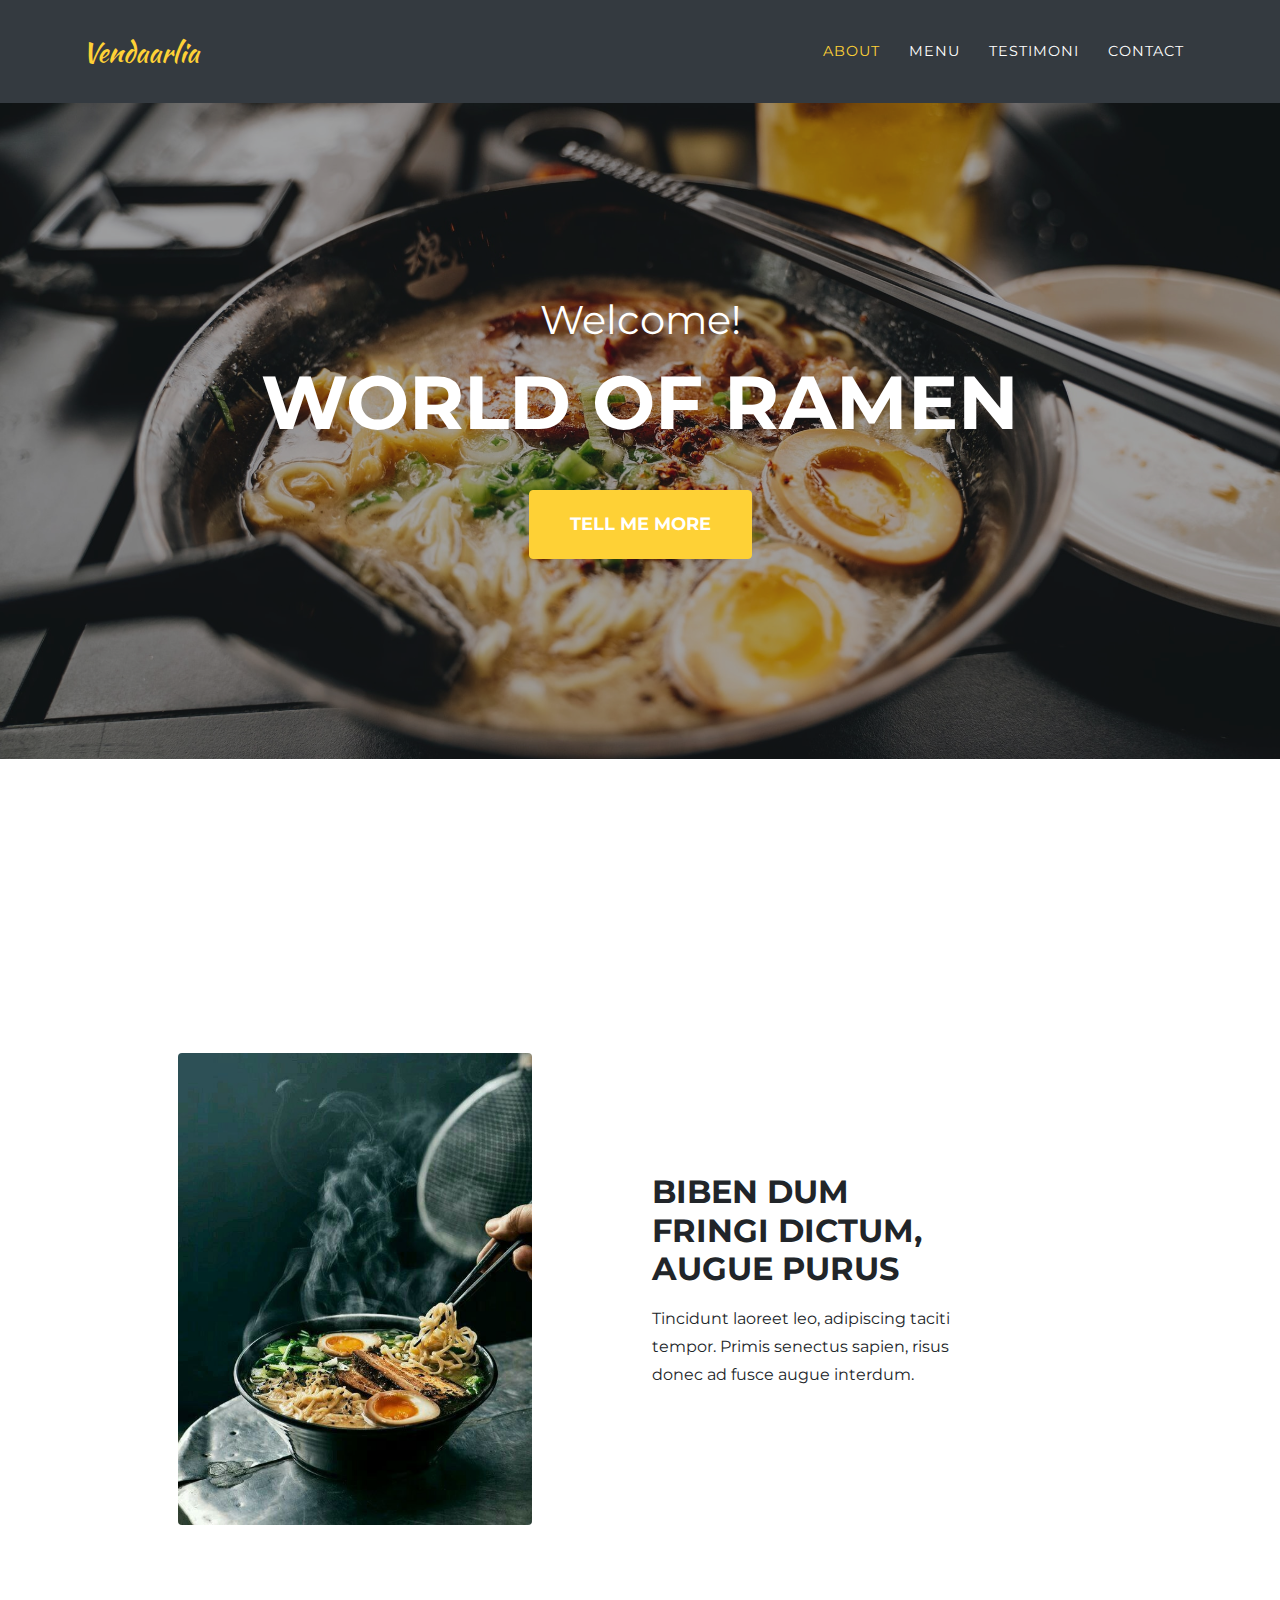
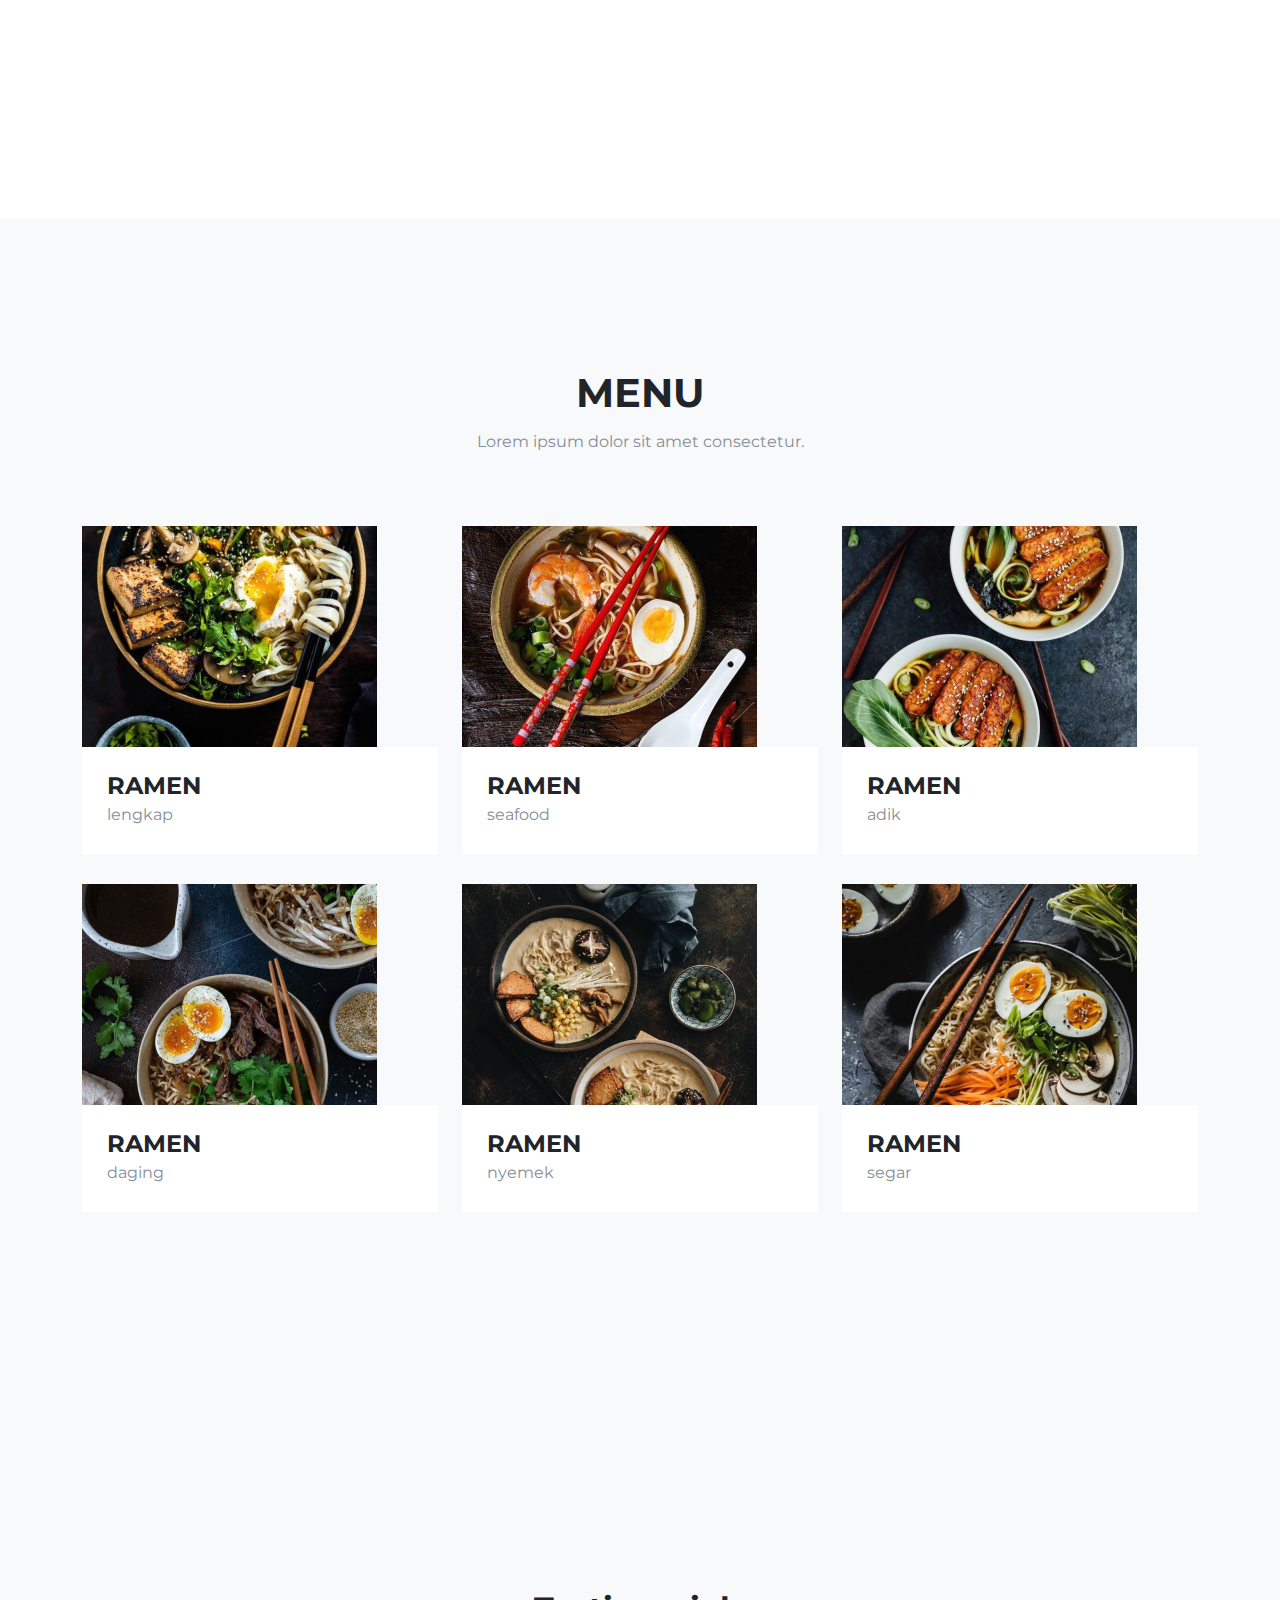
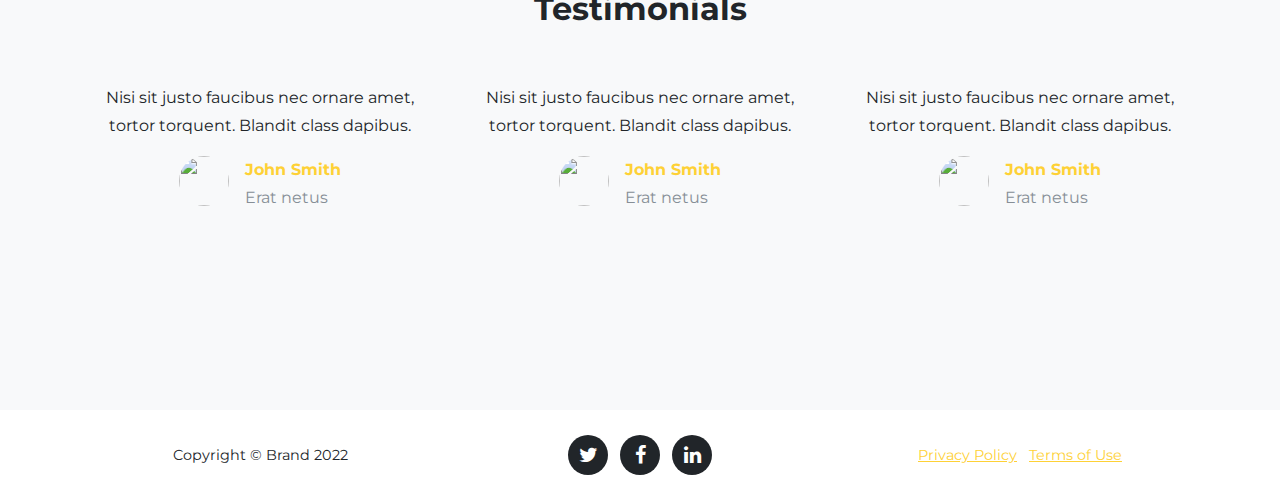
==== index.html @ c1e221f6 "MY FIRST" ====
<!DOCTYPE html>
<html>

<head>
    <meta charset="utf-8">
    <meta name="viewport" content="width=device-width, initial-scale=1.0, shrink-to-fit=no">
    <title>Home - Brand</title>
    <link rel="stylesheet" href="/assets/bootstrap/css/bootstrap.min.css">
    <link rel="stylesheet" href="/assets/css/Kaushan%20Script.css">
    <link rel="stylesheet" href="/assets/css/Montserrat.css">
    <link rel="stylesheet" href="https://cdnjs.cloudflare.com/ajax/libs/font-awesome/4.7.0/css/font-awesome.min.css">
    <link rel="stylesheet" href="/assets/css/Hero-Clean.css">
</head>

<body id="page-top" data-bs-spy="scroll" data-bs-target="#mainNav" data-bs-offset="54">
    <nav class="navbar navbar-dark navbar-expand-lg fixed-top bg-dark" id="mainNav">
        <div class="container"><a class="navbar-brand" href="#page-top">Vendaarlia</a><button data-bs-toggle="collapse" data-bs-target="#navbarResponsive" class="navbar-toggler navbar-toggler-right" type="button" aria-controls="navbarResponsive" aria-expanded="false" aria-label="Toggle navigation"><i class="fa fa-bars"></i></button>
            <div class="collapse navbar-collapse" id="navbarResponsive">
                <ul class="navbar-nav ms-auto text-uppercase">
                    <li class="nav-item"><a class="nav-link" href="#about">About</a></li>
                    <li class="nav-item"><a class="nav-link" href="#portfolio">MENU</a></li>
                    <li class="nav-item"><a class="nav-link" href="#team">Testimoni</a></li>
                    <li class="nav-item"><a class="nav-link" href="#contact">Contact</a></li>
                </ul>
            </div>
        </div>
    </nav>
    <header class="masthead" style="background: url(&quot;/assets/img/bland-mc-pic.png&quot;) center / cover no-repeat, url(&quot;/assets/img/diego-lozano-mE6kjov4rTg-unsplash.jpg&quot;) center / cover no-repeat;">
        <div class="container">
            <div class="intro-text">
                <div class="intro-lead-in"><span>Welcome!</span></div>
                <div class="intro-heading text-uppercase"><span>world of ramen</span></div><a class="btn btn-primary btn-xl text-uppercase" role="button" href="#about">Tell mE more</a>
            </div>
        </div>
    </header><!-- Start: #about -->
    <section id="about">
        <div class="container py-4 py-xl-5">
            <div class="row gy-4 gy-md-0">
                <div class="col-md-6">
                    <div class="p-xl-5 m-xl-5"><img class="rounded img-fluid w-100 fit-cover" style="min-height: 300px;" src="/assets/img/8.jpg.jpg"></div>
                </div>
                <div class="col-md-6 d-md-flex align-items-md-center">
                    <div style="max-width: 350px;">
                        <h2 class="text-uppercase fw-bold">Biben dum<br>fringi dictum, augue purus</h2>
                        <p class="my-3">Tincidunt laoreet leo, adipiscing taciti tempor. Primis senectus sapien, risus donec ad fusce augue interdum.</p>
                    </div>
                </div>
            </div>
        </div>
    </section><!-- End: #about -->
    <section class="bg-light" id="portfolio">
        <div class="container">
            <div class="row">
                <div class="col-lg-12 text-center">
                    <h2 class="text-uppercase section-heading">MENU</h2>
                    <h3 class="text-muted section-subheading">Lorem ipsum dolor sit amet consectetur.</h3>
                </div>
            </div>
            <div class="row">
                <div class="col-sm-6 col-md-4 portfolio-item"><a class="portfolio-link" href="#portfolioModal1" data-bs-toggle="modal">
                        <div class="portfolio-hover" style="max-width: 295.984px;">
                            <div class="portfolio-hover-content"><i class="fa fa-plus fa-3x"></i></div>
                        </div><img class="img-fluid" src="/assets/img/1.png">
                    </a>
                    <div class="portfolio-caption">
                        <h4 style="text-align: left;"><strong>RAMEN</strong><br></h4>
                        <p class="text-muted" style="text-align: left;">lengkap<br></p>
                    </div>
                </div>
                <div class="col-sm-6 col-md-4 portfolio-item"><a class="portfolio-link" href="#portfolioModal2" data-bs-toggle="modal">
                        <div class="portfolio-hover" style="max-width: 295.984px;">
                            <div class="portfolio-hover-content"><i class="fa fa-plus fa-3x"></i></div>
                        </div><img class="img-fluid" src="/assets/img/2.png">
                    </a>
                    <div class="portfolio-caption">
                        <h4 style="text-align: left;"><strong>RAMEN</strong><br></h4>
                        <p class="text-muted" style="text-align: left;">seafood</p>
                    </div>
                </div>
                <div class="col-sm-6 col-md-4 portfolio-item"><a class="portfolio-link" href="#portfolioModal3" data-bs-toggle="modal">
                        <div class="portfolio-hover" style="max-width: 295.984px;">
                            <div class="portfolio-hover-content"><i class="fa fa-plus fa-3x"></i></div>
                        </div><img class="img-fluid" src="/assets/img/3.png">
                    </a>
                    <div class="portfolio-caption">
                        <h4 style="text-align: left;">RAMEN</h4>
                        <p class="text-muted" style="text-align: left;">adik</p>
                    </div>
                </div>
                <div class="col-sm-6 col-md-4 portfolio-item"><a class="portfolio-link" href="#portfolioModal4" data-bs-toggle="modal">
                        <div class="portfolio-hover" style="max-width: 295.984px;">
                            <div class="portfolio-hover-content"><i class="fa fa-plus fa-3x"></i></div>
                        </div><img class="img-fluid" src="/assets/img/4.png">
                    </a>
                    <div class="portfolio-caption">
                        <h4 style="text-align: left;">RAMEN</h4>
                        <p class="text-muted" style="text-align: left;">daging</p>
                    </div>
                </div>
                <div class="col-sm-6 col-md-4 portfolio-item"><a class="portfolio-link" href="#portfolioModal5" data-bs-toggle="modal">
                        <div class="portfolio-hover" style="max-width: 295.984px;">
                            <div class="portfolio-hover-content"><i class="fa fa-plus fa-3x"></i></div>
                        </div><img class="img-fluid" src="/assets/img/5.png">
                    </a>
                    <div class="portfolio-caption">
                        <h4 style="text-align: left;">RAMEN</h4>
                        <p class="text-muted" style="text-align: left;">nyemek</p>
                    </div>
                </div>
                <div class="col-sm-6 col-md-4 portfolio-item"><a class="portfolio-link" href="#portfolioModal6" data-bs-toggle="modal">
                        <div class="portfolio-hover" style="max-width: 295.984px;">
                            <div class="portfolio-hover-content"><i class="fa fa-plus fa-3x"></i></div>
                        </div><img class="img-fluid" src="/assets/img/7.png">
                    </a>
                    <div class="portfolio-caption">
                        <h4 style="text-align: left;">RAMEN</h4>
                        <p class="text-muted" style="text-align: left;">segar</p>
                    </div>
                </div>
            </div>
        </div>
    </section>
    <section class="bg-light" id="team">
        <!-- Start: Testimonials Centered -->
        <div class="container py-4 py-xl-5">
            <div class="row mb-5">
                <div class="col-md-8 col-xl-6 text-center mx-auto">
                    <h2>Testimonials</h2>
                </div>
            </div>
            <div class="row gy-4 row-cols-1 row-cols-sm-2 row-cols-lg-3">
                <div class="col">
                    <div class="d-flex flex-column justify-content-center align-items-center">
                        <p class="text-center">Nisi sit justo faucibus nec ornare amet, tortor torquent. Blandit class dapibus.</p>
                        <div class="d-flex"><img class="rounded-circle flex-shrink-0 me-3 fit-cover" width="50" height="50" src="https://cdn.bootstrapstudio.io/placeholders/1400x800.png">
                            <div>
                                <p class="fw-bold text-primary mb-0">John Smith</p>
                                <p class="text-muted mb-0">Erat netus</p>
                            </div>
                        </div>
                        <div class="card border-0 shadow-none">
                            <div class="card-body d-flex align-items-center p-0"></div>
                        </div>
                    </div>
                </div>
                <div class="col">
                    <div class="d-flex flex-column justify-content-center align-items-center">
                        <p class="text-center">Nisi sit justo faucibus nec ornare amet, tortor torquent. Blandit class dapibus.</p>
                        <div class="d-flex"><img class="rounded-circle flex-shrink-0 me-3 fit-cover" width="50" height="50" src="https://cdn.bootstrapstudio.io/placeholders/1400x800.png">
                            <div>
                                <p class="fw-bold text-primary mb-0">John Smith</p>
                                <p class="text-muted mb-0">Erat netus</p>
                            </div>
                        </div>
                        <div class="card border-0 shadow-none">
                            <div class="card-body d-flex align-items-center p-0"></div>
                        </div>
                    </div>
                </div>
                <div class="col">
                    <div class="d-flex flex-column justify-content-center align-items-center">
                        <p class="text-center">Nisi sit justo faucibus nec ornare amet, tortor torquent. Blandit class dapibus.</p>
                        <div class="d-flex"><img class="rounded-circle flex-shrink-0 me-3 fit-cover" width="50" height="50" src="https://cdn.bootstrapstudio.io/placeholders/1400x800.png">
                            <div>
                                <p class="fw-bold text-primary mb-0">John Smith</p>
                                <p class="text-muted mb-0">Erat netus</p>
                            </div>
                        </div>
                        <div class="card border-0 shadow-none">
                            <div class="card-body d-flex align-items-center p-0"></div>
                        </div>
                    </div>
                </div>
            </div>
        </div><!-- End: Testimonials Centered -->
    </section>
    <footer>
        <div class="container">
            <div class="row">
                <div class="col-md-4"><span class="copyright">Copyright&nbsp;© Brand 2022</span></div>
                <div class="col-md-4">
                    <ul class="list-inline social-buttons">
                        <li class="list-inline-item"><a href="#"><i class="fa fa-twitter"></i></a></li>
                        <li class="list-inline-item"><a href="#"><i class="fa fa-facebook"></i></a></li>
                        <li class="list-inline-item"><a href="#"><i class="fa fa-linkedin"></i></a></li>
                    </ul>
                </div>
                <div class="col-md-4">
                    <ul class="list-inline quicklinks">
                        <li class="list-inline-item"><a href="#">Privacy Policy</a></li>
                        <li class="list-inline-item"><a href="#">Terms of Use</a></li>
                    </ul>
                </div>
            </div>
        </div>
    </footer>
    <div class="modal fade text-center portfolio-modal" role="dialog" tabindex="-1" id="portfolioModal1">
        <div class="modal-dialog modal-lg" role="document">
            <div class="modal-content">
                <div class="container">
                    <div class="row">
                        <div class="col-lg-8 mx-auto">
                            <div class="modal-body">
                                <h2 class="text-uppercase">rament lenkap</h2><img class="img-fluid d-block mx-auto" src="/assets/img/1.jpg.jpg">
                                <p>Rament dengan toping lengkap kuah tulang ayam atau tulang ikan *anda RAJAnya anda yang tentukan*&nbsp; yang kental jamur dengan potongan tempura pangan dan telur yang otomatis membuat ramen ini sepesial.</p><button class="btn btn-primary" type="button" data-bs-dismiss="modal"><i class="fa fa-times"></i><span>&nbsp;Close</span></button>
                            </div>
                        </div>
                    </div>
                </div>
            </div>
        </div>
    </div>
    <div class="modal fade text-center portfolio-modal" role="dialog" tabindex="-1" id="portfolioModal2">
        <div class="modal-dialog modal-lg" role="document">
            <div class="modal-content">
                <div class="container">
                    <div class="row">
                        <div class="col-lg-8 mx-auto">
                            <div class="modal-body">
                                <h2 class="text-uppercase">rament seafood</h2><img class="img-fluid d-block mx-auto" src="/assets/img/2.jpg.jpg">
                                <p>Rament dengan kuah amis yang tercinta racikan lautan se isinya yang kaya manisnya udang, kenyalnya cumi, gurihnya kuah, dan pedasnya rempah di tambah faktor sepesial dari semua menu spesial telur yang mempesona.</p><button class="btn btn-primary" type="button" data-bs-dismiss="modal"><i class="fa fa-times"></i><span>&nbsp;Close</span></button>
                            </div>
                        </div>
                    </div>
                </div>
            </div>
        </div>
    </div>
    <div class="modal fade text-center portfolio-modal" role="dialog" tabindex="-1" id="portfolioModal3">
        <div class="modal-dialog modal-lg" role="document">
            <div class="modal-content">
                <div class="container">
                    <div class="row">
                        <div class="col-lg-8 mx-auto">
                            <div class="modal-body">
                                <h2 class="text-uppercase">rament adik</h2><img class="img-fluid d-block mx-auto" src="/assets/img/3.jpg.jpg">
                                <p>Kisah bahwa jepang adalah sodara tua membuat sang adik tak boleh kala untuk bersinar rament dengan karifan "lokal"&nbsp; menjadi andalan nya, kuah yang asia tengara banget dengan tempe pangan yang manis penuh dengan sayuran tropis.</p><button class="btn btn-primary" type="button" data-bs-dismiss="modal"><i class="fa fa-times"></i><span>&nbsp;Close</span></button>
                            </div>
                        </div>
                    </div>
                </div>
            </div>
        </div>
    </div>
    <div class="modal fade text-center portfolio-modal" role="dialog" tabindex="-1" id="portfolioModal4">
        <div class="modal-dialog modal-lg" role="document">
            <div class="modal-content">
                <div class="container">
                    <div class="row">
                        <div class="col-lg-8 mx-auto">
                            <div class="modal-body">
                                <h2 class="text-uppercase">RAMEN DAGING</h2><img class="img-fluid d-block mx-auto" src="/assets/img/4.jpg.jpg">
                                <p>Daging BANGEEETS tapi ngak akan bikin enek padahal kuanya NDAGING banet semua karena balenc sayuran yang frees, kriuknya toge, segarnyadaun baawang dan seledri dan sepesialnya telur lada hitam.</p><button class="btn btn-primary" type="button" data-bs-dismiss="modal"><i class="fa fa-times"></i><span>&nbsp;Close</span></button>
                            </div>
                        </div>
                    </div>
                </div>
            </div>
        </div>
    </div>
    <div class="modal fade text-center portfolio-modal" role="dialog" tabindex="-1" id="portfolioModal5">
        <div class="modal-dialog modal-lg" role="document">
            <div class="modal-content">
                <div class="container">
                    <div class="row">
                        <div class="col-lg-8 mx-auto">
                            <div class="modal-body">
                                <h2 class="text-uppercase">ramen nyemek</h2><img class="img-fluid d-block mx-auto" src="/assets/img/5.jpg.jpg">
                                <p>Mau yang lebih berat kita ada rament kari yang kental dengan sayur jamur dengan jagung manis ditambah daging pangan dan rebus yang penuh dengan bumbu.</p><button class="btn btn-primary" type="button" data-bs-dismiss="modal"><i class="fa fa-times"></i><span>&nbsp;Close</span></button>
                            </div>
                        </div>
                    </div>
                </div>
            </div>
        </div>
    </div>
    <div class="modal fade text-center portfolio-modal" role="dialog" tabindex="-1" id="portfolioModal6">
        <div class="modal-dialog modal-lg" role="document">
            <div class="modal-content">
                <div class="container">
                    <div class="row">
                        <div class="col-lg-8 mx-auto">
                            <div class="modal-body">
                                <h2 class="text-uppercase">ramen segar</h2><img class="img-fluid d-block mx-auto" src="/assets/img/7.jpg.jpg">
                                <p>Ramen segar dengan kuah yang ringan dan sayuran yang segar menambah keringanan ramen ini tnpa kerumitan rasa dan beban textur membuat nya semakin nikmat.</p><button class="btn btn-primary" type="button" data-bs-dismiss="modal"><i class="fa fa-times"></i><span>&nbsp;Close</span></button>
                            </div>
                        </div>
                    </div>
                </div>
            </div>
        </div>
    </div>
    <script src="https://cdn.jsdelivr.net/npm/bootstrap@5.1.3/dist/js/bootstrap.bundle.min.js"></script>
    <script src="/assets/js/agency.js"></script>
</body>

</html>
---- assets/css/Montserrat.css ----
@font-face {
	font-family: 'Montserrat';
	src: url(/assets/fonts//s/montserrat/v24/JTUSjIg1_i6t8kCHKm459WRhyzbi.woff2) format('woff2');
	font-weight: 400;
	font-style: normal;
	font-display: swap;
	unicode-range: U+0460-052F, U+1C80-1C88, U+20B4, U+2DE0-2DFF, U+A640-A69F, U+FE2E-FE2F;
}

@font-face {
	font-family: 'Montserrat';
	src: url(/assets/fonts//s/montserrat/v24/JTUSjIg1_i6t8kCHKm459W1hyzbi.woff2) format('woff2');
	font-weight: 400;
	font-style: normal;
	font-display: swap;
	unicode-range: U+0301, U+0400-045F, U+0490-0491, U+04B0-04B1, U+2116;
}

@font-face {
	font-family: 'Montserrat';
	src: url(/assets/fonts//s/montserrat/v24/JTUSjIg1_i6t8kCHKm459WZhyzbi.woff2) format('woff2');
	font-weight: 400;
	font-style: normal;
	font-display: swap;
	unicode-range: U+0102-0103, U+0110-0111, U+0128-0129, U+0168-0169, U+01A0-01A1, U+01AF-01B0, U+1EA0-1EF9, U+20AB;
}

@font-face {
	font-family: 'Montserrat';
	src: url(/assets/fonts//s/montserrat/v24/JTUSjIg1_i6t8kCHKm459Wdhyzbi.woff2) format('woff2');
	font-weight: 400;
	font-style: normal;
	font-display: swap;
	unicode-range: U+0100-024F, U+0259, U+1E00-1EFF, U+2020, U+20A0-20AB, U+20AD-20CF, U+2113, U+2C60-2C7F, U+A720-A7FF;
}

@font-face {
	font-family: 'Montserrat';
	src: url(/assets/fonts//s/montserrat/v24/JTUSjIg1_i6t8kCHKm459Wlhyw.woff2) format('woff2');
	font-weight: 400;
	font-style: normal;
	font-display: swap;
	unicode-range: U+0000-00FF, U+0131, U+0152-0153, U+02BB-02BC, U+02C6, U+02DA, U+02DC, U+2000-206F, U+2074, U+20AC, U+2122, U+2191, U+2193, U+2212, U+2215, U+FEFF, U+FFFD;
}

@font-face {
	font-family: 'Montserrat';
	src: url(/assets/fonts//s/montserrat/v24/JTUSjIg1_i6t8kCHKm459WRhyzbi.woff2) format('woff2');
	font-weight: 700;
	font-style: normal;
	font-display: swap;
	unicode-range: U+0460-052F, U+1C80-1C88, U+20B4, U+2DE0-2DFF, U+A640-A69F, U+FE2E-FE2F;
}

@font-face {
	font-family: 'Montserrat';
	src: url(/assets/fonts//s/montserrat/v24/JTUSjIg1_i6t8kCHKm459W1hyzbi.woff2) format('woff2');
	font-weight: 700;
	font-style: normal;
	font-display: swap;
	unicode-range: U+0301, U+0400-045F, U+0490-0491, U+04B0-04B1, U+2116;
}

@font-face {
	font-family: 'Montserrat';
	src: url(/assets/fonts//s/montserrat/v24/JTUSjIg1_i6t8kCHKm459WZhyzbi.woff2) format('woff2');
	font-weight: 700;
	font-style: normal;
	font-display: swap;
	unicode-range: U+0102-0103, U+0110-0111, U+0128-0129, U+0168-0169, U+01A0-01A1, U+01AF-01B0, U+1EA0-1EF9, U+20AB;
}

@font-face {
	font-family: 'Montserrat';
	src: url(/assets/fonts//s/montserrat/v24/JTUSjIg1_i6t8kCHKm459Wdhyzbi.woff2) format('woff2');
	font-weight: 700;
	font-style: normal;
	font-display: swap;
	unicode-range: U+0100-024F, U+0259, U+1E00-1EFF, U+2020, U+20A0-20AB, U+20AD-20CF, U+2113, U+2C60-2C7F, U+A720-A7FF;
}

@font-face {
	font-family: 'Montserrat';
	src: url(/assets/fonts//s/montserrat/v24/JTUSjIg1_i6t8kCHKm459Wlhyw.woff2) format('woff2');
	font-weight: 700;
	font-style: normal;
	font-display: swap;
	unicode-range: U+0000-00FF, U+0131, U+0152-0153, U+02BB-02BC, U+02C6, U+02DA, U+02DC, U+2000-206F, U+2074, U+20AC, U+2122, U+2191, U+2193, U+2212, U+2215, U+FEFF, U+FFFD;
}
---- assets/css/Hero-Clean.css ----
.fit-cover {
  object-fit: cover;
}

section {
}
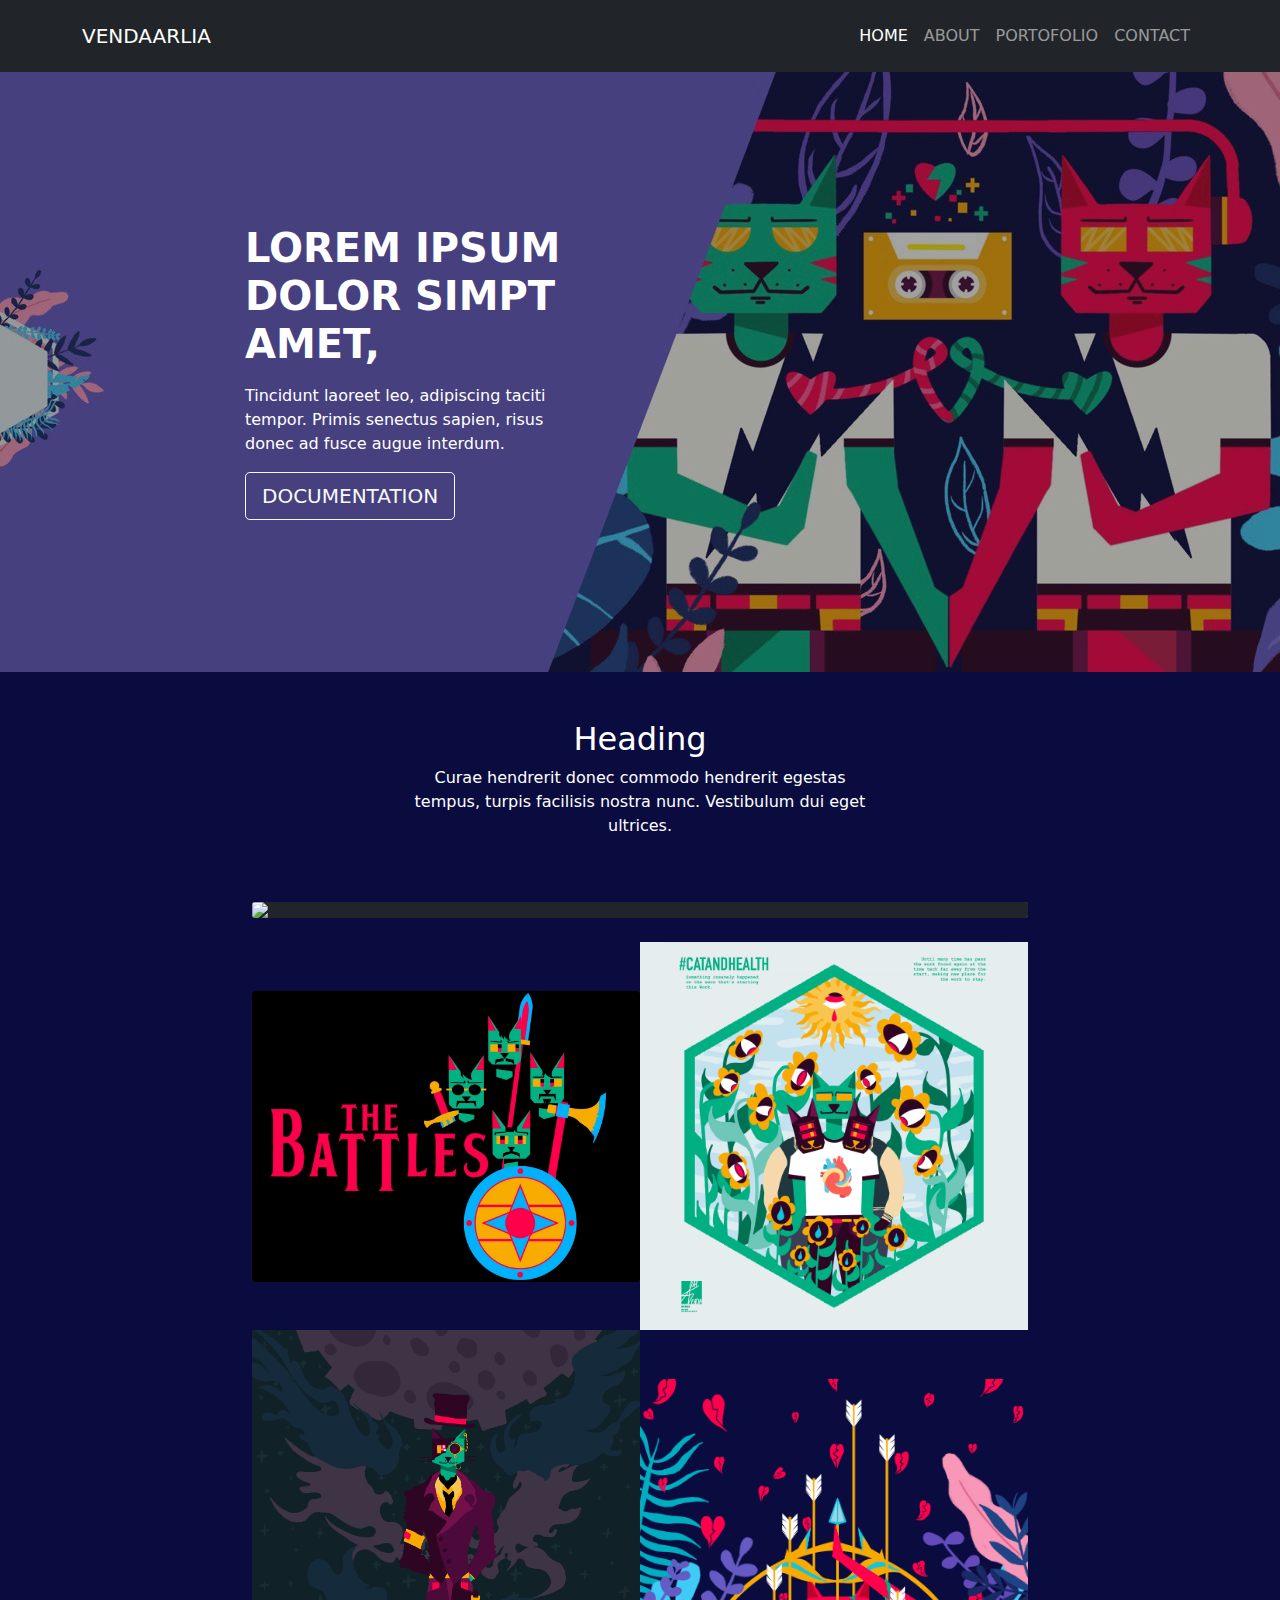
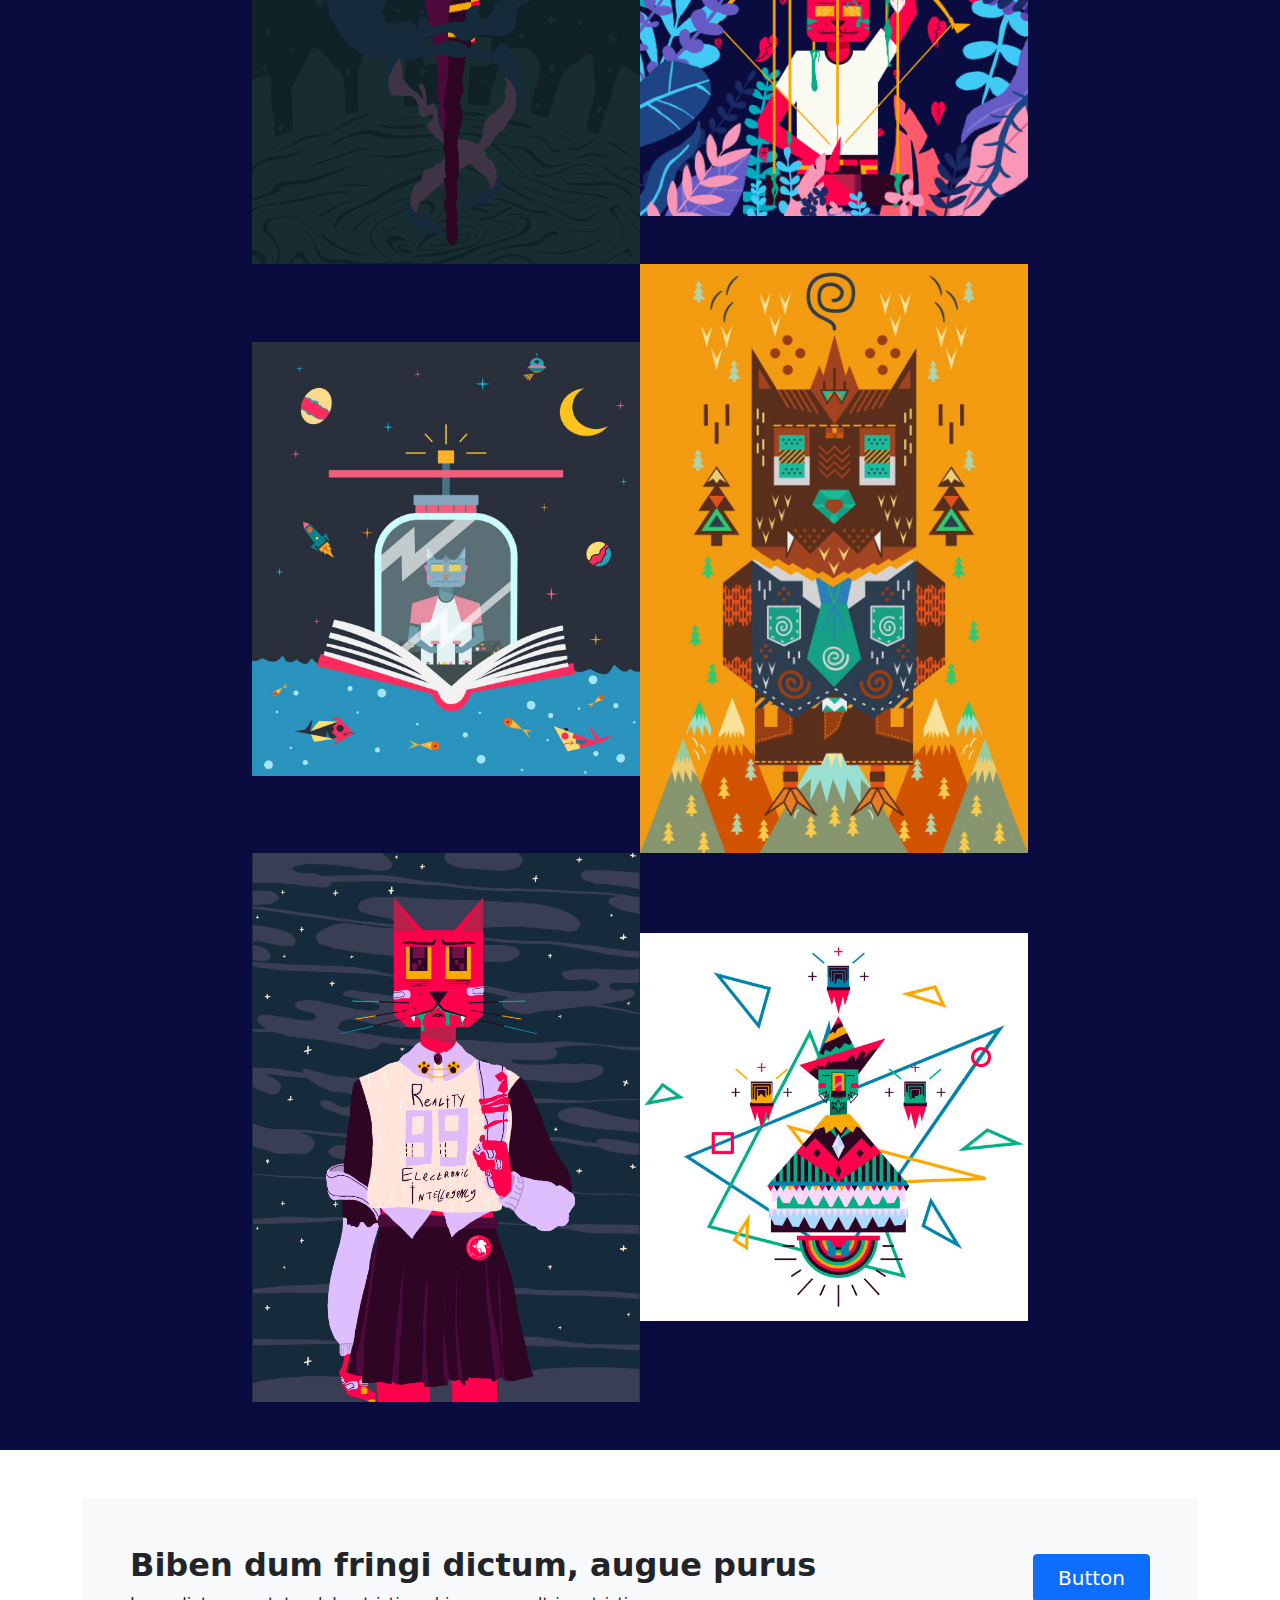
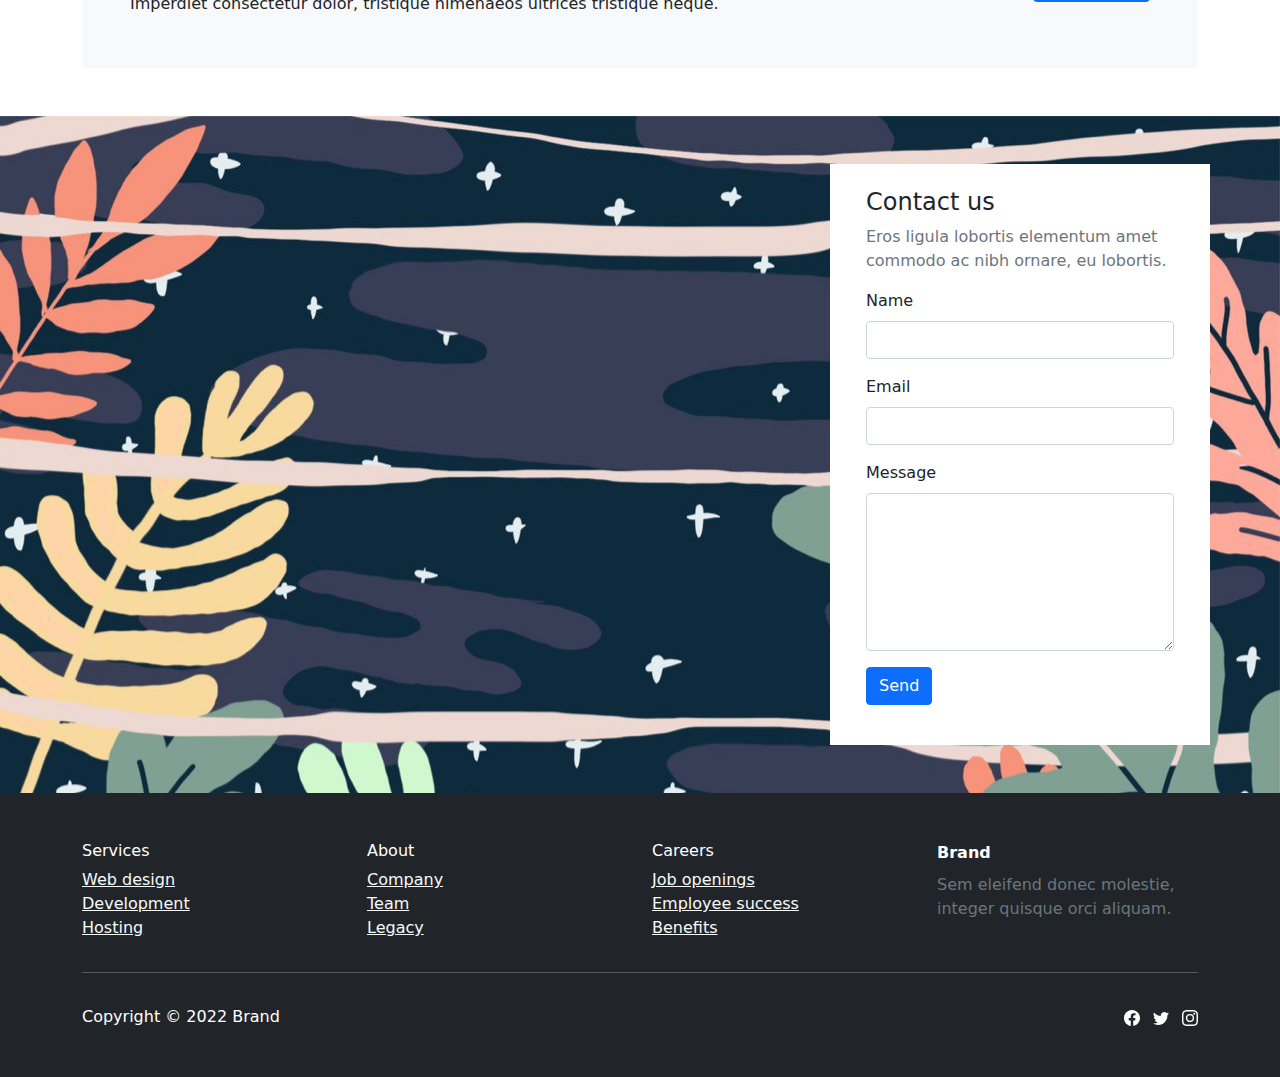
==== commit 01a12618: "update design" ====
--- a/index.html
+++ b/index.html
@@ -1,297 +1,164 @@
 <!DOCTYPE html>
-<html>
+<html lang="en">
 
 <head>
     <meta charset="utf-8">
     <meta name="viewport" content="width=device-width, initial-scale=1.0, shrink-to-fit=no">
-    <title>Home - Brand</title>
-    <link rel="stylesheet" href="/assets/bootstrap/css/bootstrap.min.css">
-    <link rel="stylesheet" href="/assets/css/Kaushan%20Script.css">
-    <link rel="stylesheet" href="/assets/css/Montserrat.css">
-    <link rel="stylesheet" href="https://cdnjs.cloudflare.com/ajax/libs/font-awesome/4.7.0/css/font-awesome.min.css">
-    <link rel="stylesheet" href="/assets/css/Hero-Clean.css">
+    <title>VENDAARLIA</title>
+    <link rel="stylesheet" href="assets/bootstrap/css/bootstrap.min.css">
+    <link rel="stylesheet" href="https://cdnjs.cloudflare.com/ajax/libs/aos/2.3.4/aos.css">
+    <link rel="stylesheet" href="assets/css/Navbar-Right-Links-Dark.css">
+    <link rel="stylesheet" href="assets/css/styles.css">
 </head>
 
-<body id="page-top" data-bs-spy="scroll" data-bs-target="#mainNav" data-bs-offset="54">
-    <nav class="navbar navbar-dark navbar-expand-lg fixed-top bg-dark" id="mainNav">
-        <div class="container"><a class="navbar-brand" href="#page-top">Vendaarlia</a><button data-bs-toggle="collapse" data-bs-target="#navbarResponsive" class="navbar-toggler navbar-toggler-right" type="button" aria-controls="navbarResponsive" aria-expanded="false" aria-label="Toggle navigation"><i class="fa fa-bars"></i></button>
-            <div class="collapse navbar-collapse" id="navbarResponsive">
-                <ul class="navbar-nav ms-auto text-uppercase">
-                    <li class="nav-item"><a class="nav-link" href="#about">About</a></li>
-                    <li class="nav-item"><a class="nav-link" href="#portfolio">MENU</a></li>
-                    <li class="nav-item"><a class="nav-link" href="#team">Testimoni</a></li>
-                    <li class="nav-item"><a class="nav-link" href="#contact">Contact</a></li>
-                </ul>
-            </div>
-        </div>
-    </nav>
-    <header class="masthead" style="background: url(&quot;/assets/img/bland-mc-pic.png&quot;) center / cover no-repeat, url(&quot;/assets/img/diego-lozano-mE6kjov4rTg-unsplash.jpg&quot;) center / cover no-repeat;">
-        <div class="container">
-            <div class="intro-text">
-                <div class="intro-lead-in"><span>Welcome!</span></div>
-                <div class="intro-heading text-uppercase"><span>world of ramen</span></div><a class="btn btn-primary btn-xl text-uppercase" role="button" href="#about">Tell mE more</a>
-            </div>
-        </div>
-    </header><!-- Start: #about -->
-    <section id="about">
-        <div class="container py-4 py-xl-5">
-            <div class="row gy-4 gy-md-0">
-                <div class="col-md-6">
-                    <div class="p-xl-5 m-xl-5"><img class="rounded img-fluid w-100 fit-cover" style="min-height: 300px;" src="/assets/img/8.jpg.jpg"></div>
-                </div>
-                <div class="col-md-6 d-md-flex align-items-md-center">
-                    <div style="max-width: 350px;">
-                        <h2 class="text-uppercase fw-bold">Biben dum<br>fringi dictum, augue purus</h2>
-                        <p class="my-3">Tincidunt laoreet leo, adipiscing taciti tempor. Primis senectus sapien, risus donec ad fusce augue interdum.</p>
-                    </div>
+<body>
+    <!-- Start: NAV -->
+    <section>
+        <!-- Start: Navbar Right Links (Dark) -->
+        <nav class="navbar navbar-dark navbar-expand-md bg-dark py-3">
+            <div class="container"><a class="navbar-brand d-flex align-items-center" href="#"><span>VENDAARLIA</span></a><button data-bs-toggle="collapse" class="navbar-toggler" data-bs-target="#navcol-5"><span class="visually-hidden">Toggle navigation</span><span class="navbar-toggler-icon"></span></button>
+                <div class="collapse navbar-collapse" id="navcol-5">
+                    <ul class="navbar-nav ms-auto">
+                        <li class="nav-item"><a class="nav-link active" href="#">HOME</a></li>
+                        <li class="nav-item"><a class="nav-link" href="#">ABOUT</a></li>
+                        <li class="nav-item"><a class="nav-link" href="#">PORTOFOLIO</a></li>
+                        <li class="nav-item"><a class="nav-link" href="#">CONTACT</a></li>
+                    </ul>
                 </div>
             </div>
-        </div>
-    </section><!-- End: #about -->
-    <section class="bg-light" id="portfolio">
-        <div class="container">
-            <div class="row">
-                <div class="col-lg-12 text-center">
-                    <h2 class="text-uppercase section-heading">MENU</h2>
-                    <h3 class="text-muted section-subheading">Lorem ipsum dolor sit amet consectetur.</h3>
-                </div>
-            </div>
-            <div class="row">
-                <div class="col-sm-6 col-md-4 portfolio-item"><a class="portfolio-link" href="#portfolioModal1" data-bs-toggle="modal">
-                        <div class="portfolio-hover" style="max-width: 295.984px;">
-                            <div class="portfolio-hover-content"><i class="fa fa-plus fa-3x"></i></div>
-                        </div><img class="img-fluid" src="/assets/img/1.png">
-                    </a>
-                    <div class="portfolio-caption">
-                        <h4 style="text-align: left;"><strong>RAMEN</strong><br></h4>
-                        <p class="text-muted" style="text-align: left;">lengkap<br></p>
-                    </div>
-                </div>
-                <div class="col-sm-6 col-md-4 portfolio-item"><a class="portfolio-link" href="#portfolioModal2" data-bs-toggle="modal">
-                        <div class="portfolio-hover" style="max-width: 295.984px;">
-                            <div class="portfolio-hover-content"><i class="fa fa-plus fa-3x"></i></div>
-                        </div><img class="img-fluid" src="/assets/img/2.png">
-                    </a>
-                    <div class="portfolio-caption">
-                        <h4 style="text-align: left;"><strong>RAMEN</strong><br></h4>
-                        <p class="text-muted" style="text-align: left;">seafood</p>
-                    </div>
-                </div>
-                <div class="col-sm-6 col-md-4 portfolio-item"><a class="portfolio-link" href="#portfolioModal3" data-bs-toggle="modal">
-                        <div class="portfolio-hover" style="max-width: 295.984px;">
-                            <div class="portfolio-hover-content"><i class="fa fa-plus fa-3x"></i></div>
-                        </div><img class="img-fluid" src="/assets/img/3.png">
-                    </a>
-                    <div class="portfolio-caption">
-                        <h4 style="text-align: left;">RAMEN</h4>
-                        <p class="text-muted" style="text-align: left;">adik</p>
-                    </div>
-                </div>
-                <div class="col-sm-6 col-md-4 portfolio-item"><a class="portfolio-link" href="#portfolioModal4" data-bs-toggle="modal">
-                        <div class="portfolio-hover" style="max-width: 295.984px;">
-                            <div class="portfolio-hover-content"><i class="fa fa-plus fa-3x"></i></div>
-                        </div><img class="img-fluid" src="/assets/img/4.png">
-                    </a>
-                    <div class="portfolio-caption">
-                        <h4 style="text-align: left;">RAMEN</h4>
-                        <p class="text-muted" style="text-align: left;">daging</p>
-                    </div>
-                </div>
-                <div class="col-sm-6 col-md-4 portfolio-item"><a class="portfolio-link" href="#portfolioModal5" data-bs-toggle="modal">
-                        <div class="portfolio-hover" style="max-width: 295.984px;">
-                            <div class="portfolio-hover-content"><i class="fa fa-plus fa-3x"></i></div>
-                        </div><img class="img-fluid" src="/assets/img/5.png">
-                    </a>
-                    <div class="portfolio-caption">
-                        <h4 style="text-align: left;">RAMEN</h4>
-                        <p class="text-muted" style="text-align: left;">nyemek</p>
-                    </div>
-                </div>
-                <div class="col-sm-6 col-md-4 portfolio-item"><a class="portfolio-link" href="#portfolioModal6" data-bs-toggle="modal">
-                        <div class="portfolio-hover" style="max-width: 295.984px;">
-                            <div class="portfolio-hover-content"><i class="fa fa-plus fa-3x"></i></div>
-                        </div><img class="img-fluid" src="/assets/img/7.png">
-                    </a>
-                    <div class="portfolio-caption">
-                        <h4 style="text-align: left;">RAMEN</h4>
-                        <p class="text-muted" style="text-align: left;">segar</p>
-                    </div>
-                </div>
-            </div>
-        </div>
-    </section>
-    <section class="bg-light" id="team">
-        <!-- Start: Testimonials Centered -->
-        <div class="container py-4 py-xl-5">
-            <div class="row mb-5">
-                <div class="col-md-8 col-xl-6 text-center mx-auto">
-                    <h2>Testimonials</h2>
-                </div>
-            </div>
-            <div class="row gy-4 row-cols-1 row-cols-sm-2 row-cols-lg-3">
-                <div class="col">
-                    <div class="d-flex flex-column justify-content-center align-items-center">
-                        <p class="text-center">Nisi sit justo faucibus nec ornare amet, tortor torquent. Blandit class dapibus.</p>
-                        <div class="d-flex"><img class="rounded-circle flex-shrink-0 me-3 fit-cover" width="50" height="50" src="https://cdn.bootstrapstudio.io/placeholders/1400x800.png">
-                            <div>
-                                <p class="fw-bold text-primary mb-0">John Smith</p>
-                                <p class="text-muted mb-0">Erat netus</p>
-                            </div>
-                        </div>
-                        <div class="card border-0 shadow-none">
-                            <div class="card-body d-flex align-items-center p-0"></div>
-                        </div>
-                    </div>
-                </div>
-                <div class="col">
-                    <div class="d-flex flex-column justify-content-center align-items-center">
-                        <p class="text-center">Nisi sit justo faucibus nec ornare amet, tortor torquent. Blandit class dapibus.</p>
-                        <div class="d-flex"><img class="rounded-circle flex-shrink-0 me-3 fit-cover" width="50" height="50" src="https://cdn.bootstrapstudio.io/placeholders/1400x800.png">
-                            <div>
-                                <p class="fw-bold text-primary mb-0">John Smith</p>
-                                <p class="text-muted mb-0">Erat netus</p>
-                            </div>
-                        </div>
-                        <div class="card border-0 shadow-none">
-                            <div class="card-body d-flex align-items-center p-0"></div>
-                        </div>
-                    </div>
-                </div>
-                <div class="col">
-                    <div class="d-flex flex-column justify-content-center align-items-center">
-                        <p class="text-center">Nisi sit justo faucibus nec ornare amet, tortor torquent. Blandit class dapibus.</p>
-                        <div class="d-flex"><img class="rounded-circle flex-shrink-0 me-3 fit-cover" width="50" height="50" src="https://cdn.bootstrapstudio.io/placeholders/1400x800.png">
-                            <div>
-                                <p class="fw-bold text-primary mb-0">John Smith</p>
-                                <p class="text-muted mb-0">Erat netus</p>
-                            </div>
-                        </div>
-                        <div class="card border-0 shadow-none">
-                            <div class="card-body d-flex align-items-center p-0"></div>
+        </nav><!-- End: Navbar Right Links (Dark) -->
+    </section><!-- End: NAV -->
+    <!-- Start: Hero Parallax -->
+    <section>
+        <!-- Start: Parallax Background -->
+        <div style="height: 600px;background: url(&quot;assets/img/bland-mc-pic.png&quot;) no-repeat, url(&quot;assets/img/drawing.jpg&quot;) center / cover no-repeat, #070939;">
+            <div class="container h-100">
+                <div class="row h-100">
+                    <div class="col-md-6 offset-lg-2 offset-xl-1 offset-xxl-1 text-center text-md-start d-flex d-sm-flex d-md-flex justify-content-center align-items-center justify-content-md-start align-items-md-center justify-content-xl-center" style="width: 700px;margin-left: 0px;">
+                        <div style="max-width: 350px;margin-left: 0px;color: rgb(255,255,255);">
+                            <h1 class="text-uppercase fw-bold">LOREM IPSUM DOLOR SIMPT AMET,</h1>
+                            <p class="my-3">Tincidunt laoreet leo, adipiscing taciti tempor. Primis senectus sapien, risus donec ad fusce augue interdum.</p><a class="btn btn-outline-light btn-lg" role="button" href="#">DOCUMENTATION</a>
                         </div>
                     </div>
                 </div>
             </div>
-        </div><!-- End: Testimonials Centered -->
-    </section>
-    <footer>
-        <div class="container">
-            <div class="row">
-                <div class="col-md-4"><span class="copyright">Copyright&nbsp;© Brand 2022</span></div>
-                <div class="col-md-4">
-                    <ul class="list-inline social-buttons">
-                        <li class="list-inline-item"><a href="#"><i class="fa fa-twitter"></i></a></li>
-                        <li class="list-inline-item"><a href="#"><i class="fa fa-facebook"></i></a></li>
-                        <li class="list-inline-item"><a href="#"><i class="fa fa-linkedin"></i></a></li>
-                    </ul>
-                </div>
-                <div class="col-md-4">
-                    <ul class="list-inline quicklinks">
-                        <li class="list-inline-item"><a href="#">Privacy Policy</a></li>
-                        <li class="list-inline-item"><a href="#">Terms of Use</a></li>
-                    </ul>
+        </div><!-- End: Parallax Background -->
+    </section><!-- End: Hero Parallax -->
+    <!-- Start: PORTO -->
+    <section style="background: #0a0c3f;">
+        <!-- Start: Gallery Centered Grid -->
+        <div class="container d-flex flex-column align-items-center py-4 py-xl-5" style="background: #0a0c3f;border-style: none;">
+            <div class="row mb-5" style="color: var(--bs-white);">
+                <div class="col-md-8 col-xl-6 text-center mx-auto">
+                    <h2>Heading</h2>
+                    <p class="w-lg-50">Curae hendrerit donec commodo hendrerit egestas tempus, turpis facilisis nostra nunc. Vestibulum dui eget ultrices.</p>
                 </div>
             </div>
-        </div>
-    </footer>
-    <div class="modal fade text-center portfolio-modal" role="dialog" tabindex="-1" id="portfolioModal1">
-        <div class="modal-dialog modal-lg" role="document">
-            <div class="modal-content">
-                <div class="container">
-                    <div class="row">
-                        <div class="col-lg-8 mx-auto">
-                            <div class="modal-body">
-                                <h2 class="text-uppercase">rament lenkap</h2><img class="img-fluid d-block mx-auto" src="/assets/img/1.jpg.jpg">
-                                <p>Rament dengan toping lengkap kuah tulang ayam atau tulang ikan *anda RAJAnya anda yang tentukan*&nbsp; yang kental jamur dengan potongan tempura pangan dan telur yang otomatis membuat ramen ini sepesial.</p><button class="btn btn-primary" type="button" data-bs-dismiss="modal"><i class="fa fa-times"></i><span>&nbsp;Close</span></button>
-                            </div>
+            <div class="row gy-4 w-100" style="max-width: 800px;border-style: none;">
+                <div class="col-12" style="border-style: none;">
+                    <div class="card" style="border-style: none;"><img class="card-img w-100 d-block" data-aos="slide-up" src="assets/img/BBBBBB.gif" style="background: var(--bs-dark);border-style: none;"></div>
+                </div>
+                <div class="col d-inline d-lg-inline-block justify-content-lg-start"><img class="rounded img-fluid" data-aos="fade-right" src="assets/img/AAAAA.png" width="50%"><img data-aos="fade-left" src="assets/img/BB.png" width="50%"><img class="img-fluid" data-aos="fade-right" src="assets/img/AAA.png" width="50%"><img data-aos="fade-left" src="assets/img/B.png" width="50%"><img data-aos="fade-right" src="assets/img/WhatsApp%20Image%202022-07-20%20at%2016.26.16.jpeg" width="50%"><img data-aos="fade-left" src="assets/img/WhatsApp%20Image%202022-07-20%20at%2016.26.12.jpeg" width="50%"><img data-aos="fade-right" src="assets/img/AA.png" width="50%"><img data-aos="fade-left" src="assets/img/WhatsApp%20Image%202022-07-20%20at%2016.25.28.jpeg" width="50%"></div>
+            </div>
+        </div><!-- End: Gallery Centered Grid -->
+    </section><!-- End: PORTO -->
+    <section>
+        <!-- Start: Banner Light -->
+        <section class="py-4 py-xl-5">
+            <div class="container">
+                <div class="bg-light border rounded border-0 border-light d-flex flex-column justify-content-between flex-lg-row p-4 p-md-5" data-aos="flip-left">
+                    <div class="pb-2 pb-lg-1">
+                        <h2 class="fw-bold mb-2">Biben dum fringi dictum, augue purus</h2>
+                        <p class="mb-0">Imperdiet consectetur dolor, tristique himenaeos ultrices tristique neque.</p>
+                    </div>
+                    <div class="my-2"><a class="btn btn-primary fs-5 py-2 px-4" role="button" href="#">Button</a></div>
+                </div>
+            </div>
+        </section><!-- End: Banner Light -->
+    </section><!-- Start: CONTACT -->
+    <section style="background: url(&quot;assets/img/photo_6204130510645604953_y.png&quot;);">
+        <!-- Start: Contact Map Two Columns -->
+        <section class="position-relative py-4 py-xl-5">
+            <div class="container position-relative">
+                <div class="row">
+                    <div class="col"><iframe allowfullscreen="" frameborder="0" loading="lazy" src="https://www.google.com/maps/embed/v1/place?key=AIzaSyC62ldLs9ppl7bV4paI1E1pH_OB2KAUzkQ&amp;q=Jl.+Demak+Timur+I+No.28A%2C+RW.06%2C+Gundih%2C+Kec.+Bubutan%2C+Kota+SBY%2C+Jawa+Timur+60172&amp;zoom=13" width="100%" height="100%"></iframe></div>
+                    <div class="col-md-6 col-xl-4" style="background: var(--bs-white);">
+                        <div>
+                            <form class="p-3 p-xl-4" method="post">
+                                <h4>Contact us</h4>
+                                <p class="text-muted">Eros ligula lobortis elementum amet commodo ac nibh ornare, eu lobortis.</p><!-- Start: Success Example -->
+                                <div class="mb-3"><label class="form-label" for="name">Name</label><input class="form-control" type="text" id="name" name="name"></div><!-- End: Success Example -->
+                                <!-- Start: Error Example -->
+                                <div class="mb-3"><label class="form-label" for="email">Email</label><input class="form-control" type="email" id="email" name="email"></div><!-- End: Error Example -->
+                                <div class="mb-3"><label class="form-label" for="message">Message</label><textarea class="form-control" id="message" name="message" rows="6"></textarea></div>
+                                <div class="mb-3"><button class="btn btn-primary" type="submit">Send </button></div>
+                            </form>
                         </div>
                     </div>
                 </div>
             </div>
-        </div>
-    </div>
-    <div class="modal fade text-center portfolio-modal" role="dialog" tabindex="-1" id="portfolioModal2">
-        <div class="modal-dialog modal-lg" role="document">
-            <div class="modal-content">
-                <div class="container">
-                    <div class="row">
-                        <div class="col-lg-8 mx-auto">
-                            <div class="modal-body">
-                                <h2 class="text-uppercase">rament seafood</h2><img class="img-fluid d-block mx-auto" src="/assets/img/2.jpg.jpg">
-                                <p>Rament dengan kuah amis yang tercinta racikan lautan se isinya yang kaya manisnya udang, kenyalnya cumi, gurihnya kuah, dan pedasnya rempah di tambah faktor sepesial dari semua menu spesial telur yang mempesona.</p><button class="btn btn-primary" type="button" data-bs-dismiss="modal"><i class="fa fa-times"></i><span>&nbsp;Close</span></button>
-                            </div>
-                        </div>
-                    </div>
+        </section><!-- End: Contact Map Two Columns -->
+    </section><!-- End: CONTACT -->
+    <!-- Start: FOOTER -->
+    <section>
+        <!-- Start: Footer Dark Multi Column -->
+        <footer class="text-white bg-dark">
+            <div class="container py-4 py-lg-5">
+                <div class="row justify-content-center">
+                    <!-- Start: Services -->
+                    <div class="col-sm-4 col-md-3 text-center text-lg-start d-flex flex-column item">
+                        <h3 class="fs-6 text-white">Services</h3>
+                        <ul class="list-unstyled">
+                            <li><a class="link-light" href="#">Web design</a></li>
+                            <li><a class="link-light" href="#">Development</a></li>
+                            <li><a class="link-light" href="#">Hosting</a></li>
+                        </ul>
+                    </div><!-- End: Services -->
+                    <!-- Start: About -->
+                    <div class="col-sm-4 col-md-3 text-center text-lg-start d-flex flex-column item">
+                        <h3 class="fs-6 text-white">About</h3>
+                        <ul class="list-unstyled">
+                            <li><a class="link-light" href="#">Company</a></li>
+                            <li><a class="link-light" href="#">Team</a></li>
+                            <li><a class="link-light" href="#">Legacy</a></li>
+                        </ul>
+                    </div><!-- End: About -->
+                    <!-- Start: Careers -->
+                    <div class="col-sm-4 col-md-3 text-center text-lg-start d-flex flex-column item">
+                        <h3 class="fs-6 text-white">Careers</h3>
+                        <ul class="list-unstyled">
+                            <li><a class="link-light" href="#">Job openings</a></li>
+                            <li><a class="link-light" href="#">Employee success</a></li>
+                            <li><a class="link-light" href="#">Benefits</a></li>
+                        </ul>
+                    </div><!-- End: Careers -->
+                    <!-- Start: Social Icons -->
+                    <div class="col-lg-3 text-center text-lg-start d-flex flex-column align-items-center order-first align-items-lg-start order-lg-last item social">
+                        <div class="fw-bold d-flex align-items-center mb-2"><span>Brand</span></div>
+                        <p class="text-muted copyright">Sem eleifend donec molestie, integer quisque orci aliquam.</p>
+                    </div><!-- End: Social Icons -->
+                </div>
+                <hr>
+                <div class="d-flex justify-content-between align-items-center pt-3">
+                    <p class="mb-0">Copyright © 2022 Brand</p>
+                    <ul class="list-inline mb-0">
+                        <li class="list-inline-item"><svg xmlns="http://www.w3.org/2000/svg" width="1em" height="1em" fill="currentColor" viewBox="0 0 16 16" class="bi bi-facebook">
+                                <path d="M16 8.049c0-4.446-3.582-8.05-8-8.05C3.58 0-.002 3.603-.002 8.05c0 4.017 2.926 7.347 6.75 7.951v-5.625h-2.03V8.05H6.75V6.275c0-2.017 1.195-3.131 3.022-3.131.876 0 1.791.157 1.791.157v1.98h-1.009c-.993 0-1.303.621-1.303 1.258v1.51h2.218l-.354 2.326H9.25V16c3.824-.604 6.75-3.934 6.75-7.951z"></path>
+                            </svg></li>
+                        <li class="list-inline-item"><svg xmlns="http://www.w3.org/2000/svg" width="1em" height="1em" fill="currentColor" viewBox="0 0 16 16" class="bi bi-twitter">
+                                <path d="M5.026 15c6.038 0 9.341-5.003 9.341-9.334 0-.14 0-.282-.006-.422A6.685 6.685 0 0 0 16 3.542a6.658 6.658 0 0 1-1.889.518 3.301 3.301 0 0 0 1.447-1.817 6.533 6.533 0 0 1-2.087.793A3.286 3.286 0 0 0 7.875 6.03a9.325 9.325 0 0 1-6.767-3.429 3.289 3.289 0 0 0 1.018 4.382A3.323 3.323 0 0 1 .64 6.575v.045a3.288 3.288 0 0 0 2.632 3.218 3.203 3.203 0 0 1-.865.115 3.23 3.23 0 0 1-.614-.057 3.283 3.283 0 0 0 3.067 2.277A6.588 6.588 0 0 1 .78 13.58a6.32 6.32 0 0 1-.78-.045A9.344 9.344 0 0 0 5.026 15z"></path>
+                            </svg></li>
+                        <li class="list-inline-item"><svg xmlns="http://www.w3.org/2000/svg" width="1em" height="1em" fill="currentColor" viewBox="0 0 16 16" class="bi bi-instagram">
+                                <path d="M8 0C5.829 0 5.556.01 4.703.048 3.85.088 3.269.222 2.76.42a3.917 3.917 0 0 0-1.417.923A3.927 3.927 0 0 0 .42 2.76C.222 3.268.087 3.85.048 4.7.01 5.555 0 5.827 0 8.001c0 2.172.01 2.444.048 3.297.04.852.174 1.433.372 1.942.205.526.478.972.923 1.417.444.445.89.719 1.416.923.51.198 1.09.333 1.942.372C5.555 15.99 5.827 16 8 16s2.444-.01 3.298-.048c.851-.04 1.434-.174 1.943-.372a3.916 3.916 0 0 0 1.416-.923c.445-.445.718-.891.923-1.417.197-.509.332-1.09.372-1.942C15.99 10.445 16 10.173 16 8s-.01-2.445-.048-3.299c-.04-.851-.175-1.433-.372-1.941a3.926 3.926 0 0 0-.923-1.417A3.911 3.911 0 0 0 13.24.42c-.51-.198-1.092-.333-1.943-.372C10.443.01 10.172 0 7.998 0h.003zm-.717 1.442h.718c2.136 0 2.389.007 3.232.046.78.035 1.204.166 1.486.275.373.145.64.319.92.599.28.28.453.546.598.92.11.281.24.705.275 1.485.039.843.047 1.096.047 3.231s-.008 2.389-.047 3.232c-.035.78-.166 1.203-.275 1.485a2.47 2.47 0 0 1-.599.919c-.28.28-.546.453-.92.598-.28.11-.704.24-1.485.276-.843.038-1.096.047-3.232.047s-2.39-.009-3.233-.047c-.78-.036-1.203-.166-1.485-.276a2.478 2.478 0 0 1-.92-.598 2.48 2.48 0 0 1-.6-.92c-.109-.281-.24-.705-.275-1.485-.038-.843-.046-1.096-.046-3.233 0-2.136.008-2.388.046-3.231.036-.78.166-1.204.276-1.486.145-.373.319-.64.599-.92.28-.28.546-.453.92-.598.282-.11.705-.24 1.485-.276.738-.034 1.024-.044 2.515-.045v.002zm4.988 1.328a.96.96 0 1 0 0 1.92.96.96 0 0 0 0-1.92zm-4.27 1.122a4.109 4.109 0 1 0 0 8.217 4.109 4.109 0 0 0 0-8.217zm0 1.441a2.667 2.667 0 1 1 0 5.334 2.667 2.667 0 0 1 0-5.334z"></path>
+                            </svg></li>
+                    </ul>
                 </div>
             </div>
-        </div>
-    </div>
-    <div class="modal fade text-center portfolio-modal" role="dialog" tabindex="-1" id="portfolioModal3">
-        <div class="modal-dialog modal-lg" role="document">
-            <div class="modal-content">
-                <div class="container">
-                    <div class="row">
-                        <div class="col-lg-8 mx-auto">
-                            <div class="modal-body">
-                                <h2 class="text-uppercase">rament adik</h2><img class="img-fluid d-block mx-auto" src="/assets/img/3.jpg.jpg">
-                                <p>Kisah bahwa jepang adalah sodara tua membuat sang adik tak boleh kala untuk bersinar rament dengan karifan "lokal"&nbsp; menjadi andalan nya, kuah yang asia tengara banget dengan tempe pangan yang manis penuh dengan sayuran tropis.</p><button class="btn btn-primary" type="button" data-bs-dismiss="modal"><i class="fa fa-times"></i><span>&nbsp;Close</span></button>
-                            </div>
-                        </div>
-                    </div>
-                </div>
-            </div>
-        </div>
-    </div>
-    <div class="modal fade text-center portfolio-modal" role="dialog" tabindex="-1" id="portfolioModal4">
-        <div class="modal-dialog modal-lg" role="document">
-            <div class="modal-content">
-                <div class="container">
-                    <div class="row">
-                        <div class="col-lg-8 mx-auto">
-                            <div class="modal-body">
-                                <h2 class="text-uppercase">RAMEN DAGING</h2><img class="img-fluid d-block mx-auto" src="/assets/img/4.jpg.jpg">
-                                <p>Daging BANGEEETS tapi ngak akan bikin enek padahal kuanya NDAGING banet semua karena balenc sayuran yang frees, kriuknya toge, segarnyadaun baawang dan seledri dan sepesialnya telur lada hitam.</p><button class="btn btn-primary" type="button" data-bs-dismiss="modal"><i class="fa fa-times"></i><span>&nbsp;Close</span></button>
-                            </div>
-                        </div>
-                    </div>
-                </div>
-            </div>
-        </div>
-    </div>
-    <div class="modal fade text-center portfolio-modal" role="dialog" tabindex="-1" id="portfolioModal5">
-        <div class="modal-dialog modal-lg" role="document">
-            <div class="modal-content">
-                <div class="container">
-                    <div class="row">
-                        <div class="col-lg-8 mx-auto">
-                            <div class="modal-body">
-                                <h2 class="text-uppercase">ramen nyemek</h2><img class="img-fluid d-block mx-auto" src="/assets/img/5.jpg.jpg">
-                                <p>Mau yang lebih berat kita ada rament kari yang kental dengan sayur jamur dengan jagung manis ditambah daging pangan dan rebus yang penuh dengan bumbu.</p><button class="btn btn-primary" type="button" data-bs-dismiss="modal"><i class="fa fa-times"></i><span>&nbsp;Close</span></button>
-                            </div>
-                        </div>
-                    </div>
-                </div>
-            </div>
-        </div>
-    </div>
-    <div class="modal fade text-center portfolio-modal" role="dialog" tabindex="-1" id="portfolioModal6">
-        <div class="modal-dialog modal-lg" role="document">
-            <div class="modal-content">
-                <div class="container">
-                    <div class="row">
-                        <div class="col-lg-8 mx-auto">
-                            <div class="modal-body">
-                                <h2 class="text-uppercase">ramen segar</h2><img class="img-fluid d-block mx-auto" src="/assets/img/7.jpg.jpg">
-                                <p>Ramen segar dengan kuah yang ringan dan sayuran yang segar menambah keringanan ramen ini tnpa kerumitan rasa dan beban textur membuat nya semakin nikmat.</p><button class="btn btn-primary" type="button" data-bs-dismiss="modal"><i class="fa fa-times"></i><span>&nbsp;Close</span></button>
-                            </div>
-                        </div>
-                    </div>
-                </div>
-            </div>
-        </div>
-    </div>
-    <script src="https://cdn.jsdelivr.net/npm/bootstrap@5.1.3/dist/js/bootstrap.bundle.min.js"></script>
-    <script src="/assets/js/agency.js"></script>
+        </footer><!-- End: Footer Dark Multi Column -->
+    </section><!-- End: FOOTER -->
+    <script src="assets/bootstrap/js/bootstrap.min.js"></script>
+    <script src="assets/js/bs-init.js"></script>
+    <script src="https://cdnjs.cloudflare.com/ajax/libs/aos/2.3.4/aos.js"></script>
 </body>
 
 </html>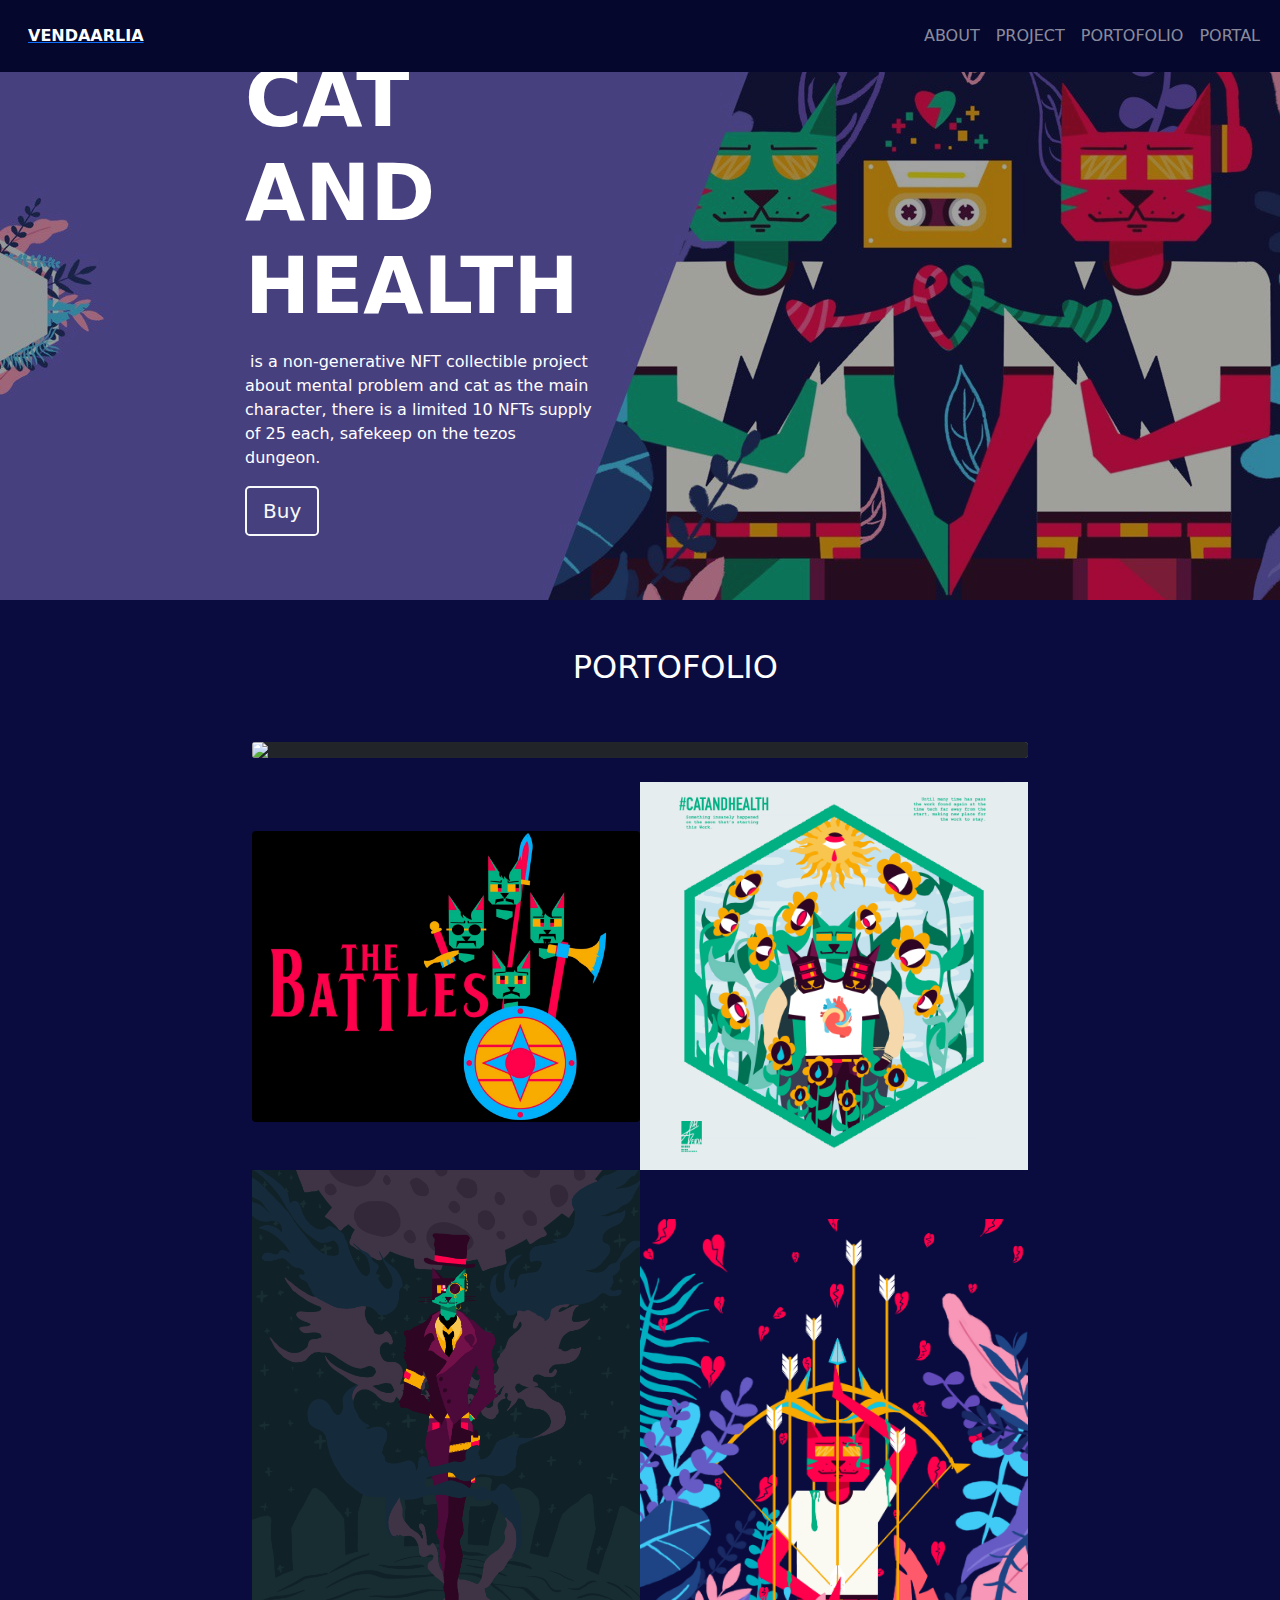
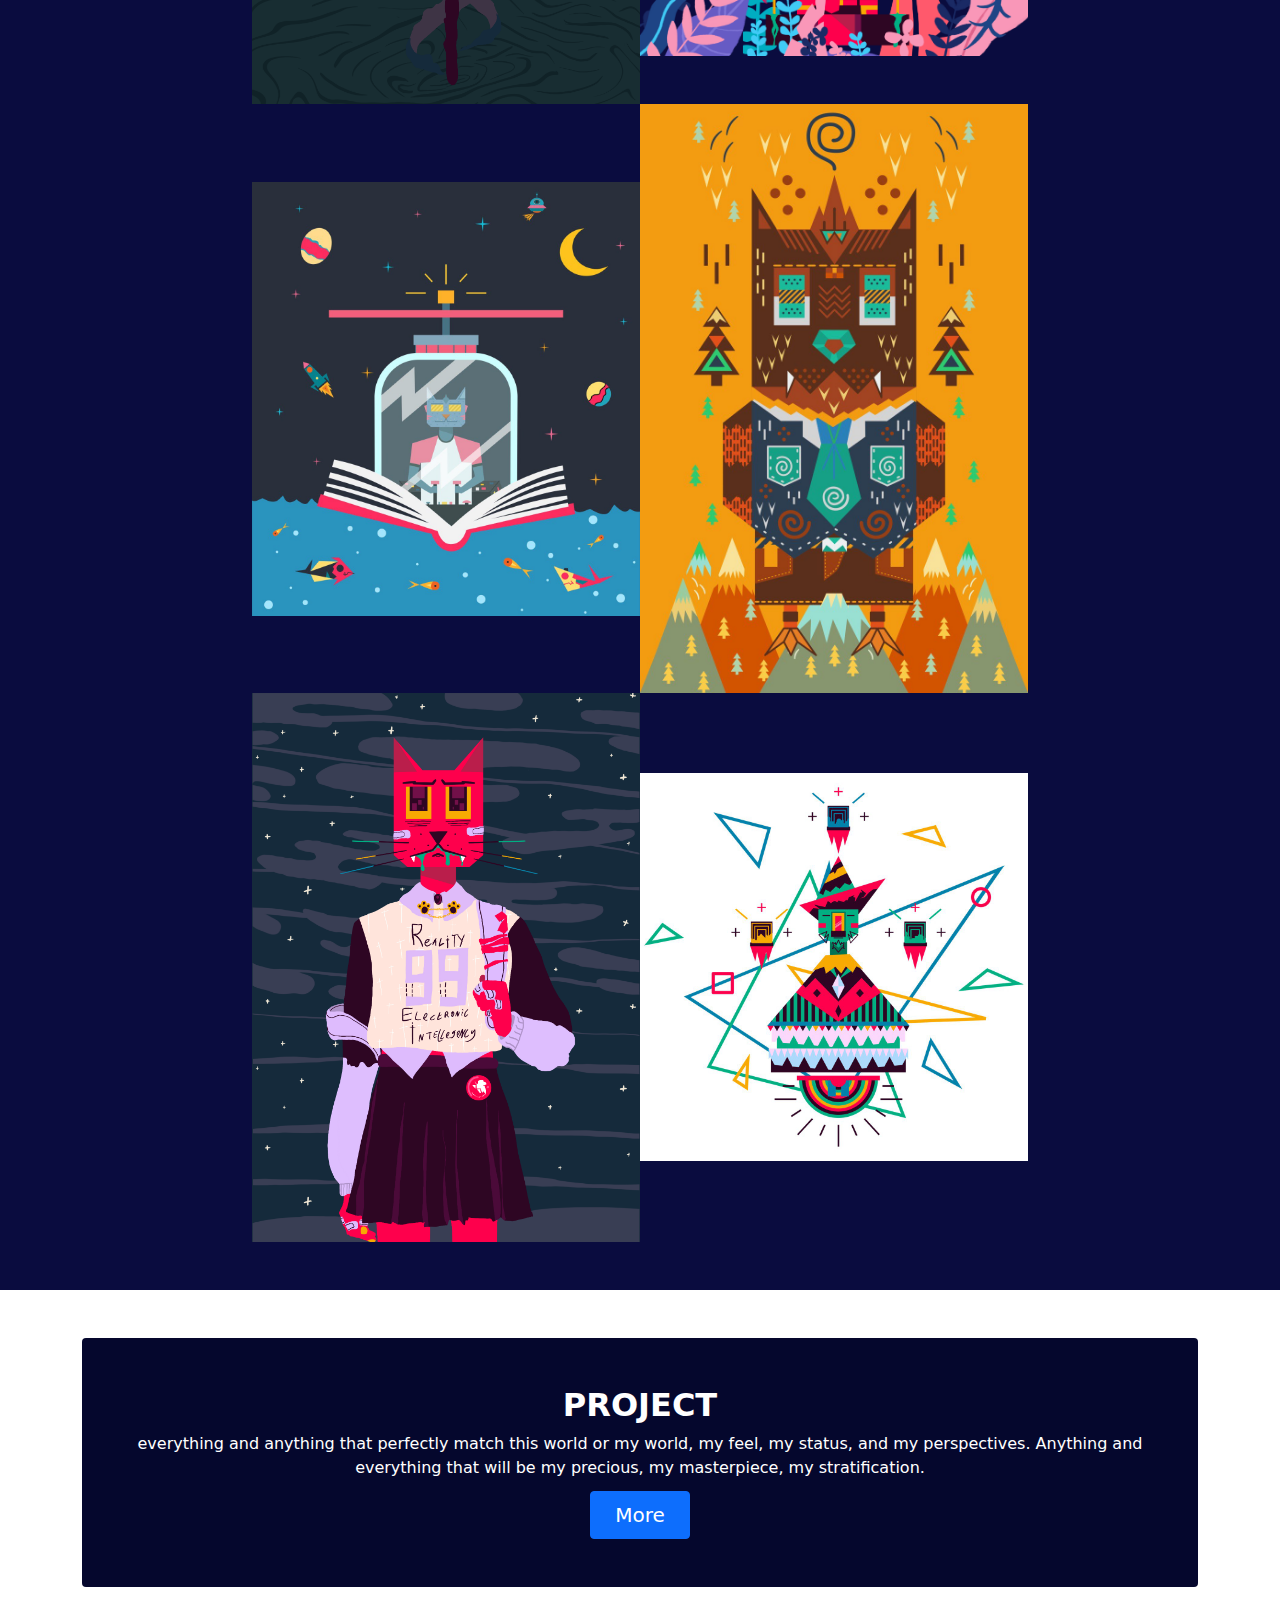
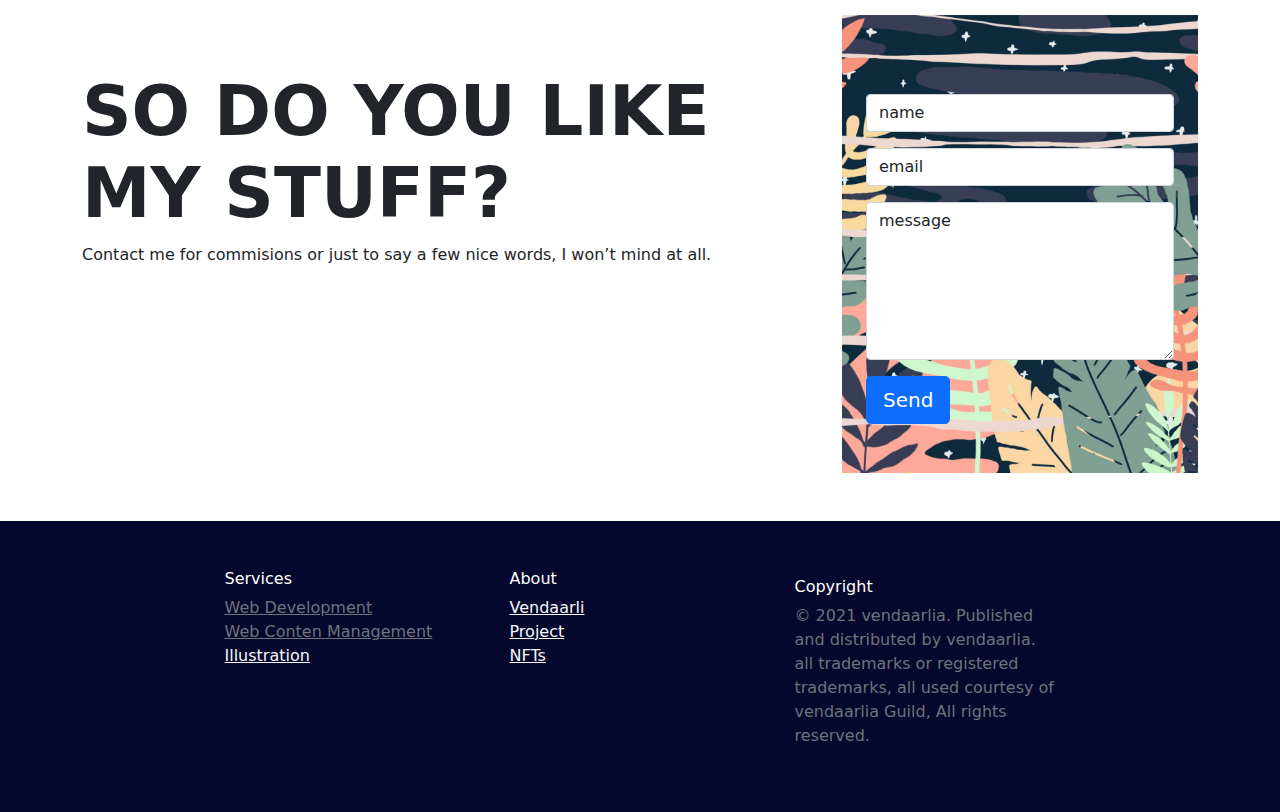
==== commit fc0c3c5f: "update page" ====
--- a/index.html
+++ b/index.html
@@ -4,9 +4,12 @@
 <head>
     <meta charset="utf-8">
     <meta name="viewport" content="width=device-width, initial-scale=1.0, shrink-to-fit=no">
-    <title>VENDAARLIA</title>
+    <title>vendaarliaPRO1</title>
     <link rel="stylesheet" href="assets/bootstrap/css/bootstrap.min.css">
+    <link rel="stylesheet" href="assets/css/Hero-Clean.css">
+    <link rel="stylesheet" href="https://cdnjs.cloudflare.com/ajax/libs/animate.css/3.5.2/animate.min.css">
     <link rel="stylesheet" href="https://cdnjs.cloudflare.com/ajax/libs/aos/2.3.4/aos.css">
+    <link rel="stylesheet" href="https://cdnjs.cloudflare.com/ajax/libs/baguettebox.js/1.11.1/baguetteBox.min.css">
     <link rel="stylesheet" href="assets/css/Navbar-Right-Links-Dark.css">
     <link rel="stylesheet" href="assets/css/styles.css">
 </head>
@@ -15,14 +18,14 @@
     <!-- Start: NAV -->
     <section>
         <!-- Start: Navbar Right Links (Dark) -->
-        <nav class="navbar navbar-dark navbar-expand-md bg-dark py-3">
-            <div class="container"><a class="navbar-brand d-flex align-items-center" href="#"><span>VENDAARLIA</span></a><button data-bs-toggle="collapse" class="navbar-toggler" data-bs-target="#navcol-5"><span class="visually-hidden">Toggle navigation</span><span class="navbar-toggler-icon"></span></button>
-                <div class="collapse navbar-collapse" id="navcol-5">
+        <nav class="navbar navbar-dark navbar-expand-md fixed-top py-3" data-aos="slide-up" style="background: #05072d;color: var(--bs-dark);">
+            <div class="container-fluid"><a class="navbar-brand d-flex align-items-center" href="#"><span style="font-size: 25px;"><a href="index.html"><strong><span style="color: rgb(255, 255, 255);">VENDAARLIA</span></strong></a></span></a><button data-bs-toggle="collapse" class="navbar-toggler" data-bs-target="#navcol-1"><span class="visually-hidden">Toggle navigation</span><span class="navbar-toggler-icon"></span></button>
+                <div class="collapse navbar-collapse" id="navcol-1" style="color: var(--bs-dark);">
                     <ul class="navbar-nav ms-auto">
-                        <li class="nav-item"><a class="nav-link active" href="#">HOME</a></li>
-                        <li class="nav-item"><a class="nav-link" href="#">ABOUT</a></li>
-                        <li class="nav-item"><a class="nav-link" href="#">PORTOFOLIO</a></li>
-                        <li class="nav-item"><a class="nav-link" href="#">CONTACT</a></li>
+                        <li class="nav-item"><a class="nav-link" href="about.html">ABOUT</a></li>
+                        <li class="nav-item"><a class="nav-link" href="project.html">PROJECT</a></li>
+                        <li class="nav-item"><a class="nav-link" href="portofolio.html">PORTOFOLIO</a></li>
+                        <li class="nav-item"><a class="nav-link" href="portal.html">PORTAL</a></li>
                     </ul>
                 </div>
             </div>
@@ -33,11 +36,11 @@
         <!-- Start: Parallax Background -->
         <div style="height: 600px;background: url(&quot;assets/img/bland-mc-pic.png&quot;) no-repeat, url(&quot;assets/img/drawing.jpg&quot;) center / cover no-repeat, #070939;">
             <div class="container h-100">
-                <div class="row h-100">
+                <div class="row pulse animated h-100">
                     <div class="col-md-6 offset-lg-2 offset-xl-1 offset-xxl-1 text-center text-md-start d-flex d-sm-flex d-md-flex justify-content-center align-items-center justify-content-md-start align-items-md-center justify-content-xl-center" style="width: 700px;margin-left: 0px;">
                         <div style="max-width: 350px;margin-left: 0px;color: rgb(255,255,255);">
-                            <h1 class="text-uppercase fw-bold">LOREM IPSUM DOLOR SIMPT AMET,</h1>
-                            <p class="my-3">Tincidunt laoreet leo, adipiscing taciti tempor. Primis senectus sapien, risus donec ad fusce augue interdum.</p><a class="btn btn-outline-light btn-lg" role="button" href="#">DOCUMENTATION</a>
+                            <h1 data-aos="fade-right" style="font-size: 77.88px;margin-top: -11px;font-weight: bold;">CAT AND HEALTH<br></h1>
+                            <p class="my-3">&nbsp;is a non-generative NFT collectible project about mental problem and cat as the main character, there is a limited 10 NFTs supply of 25 each, safekeep on the tezos dungeon.</p><a class="btn btn-outline-light btn-lg" role="button" href="https://objkt.com/profile/tz28dt5YGSFm9EGqFbAAidEM6R6rBdGpbL8G/created" style="border-width: 2px;">Buy</a>
                         </div>
                     </div>
                 </div>
@@ -49,49 +52,51 @@
         <!-- Start: Gallery Centered Grid -->
         <div class="container d-flex flex-column align-items-center py-4 py-xl-5" style="background: #0a0c3f;border-style: none;">
             <div class="row mb-5" style="color: var(--bs-white);">
-                <div class="col-md-8 col-xl-6 text-center mx-auto">
-                    <h2>Heading</h2>
-                    <p class="w-lg-50">Curae hendrerit donec commodo hendrerit egestas tempus, turpis facilisis nostra nunc. Vestibulum dui eget ultrices.</p>
+                <div class="col">
+                    <h2 data-aos="fade-up" data-aos-duration="950" style="width: 134.484px;">PORTOFOLIO</h2>
                 </div>
             </div>
             <div class="row gy-4 w-100" style="max-width: 800px;border-style: none;">
                 <div class="col-12" style="border-style: none;">
-                    <div class="card" style="border-style: none;"><img class="card-img w-100 d-block" data-aos="slide-up" src="assets/img/BBBBBB.gif" style="background: var(--bs-dark);border-style: none;"></div>
+                    <div class="card" style="border-style: none;"><img class="card-img w-100 d-block" data-aos="slide-up" data-aos-duration="950" src="assets/img/BBBBBB.gif" style="background: var(--bs-dark);border-style: none;"></div>
                 </div>
-                <div class="col d-inline d-lg-inline-block justify-content-lg-start"><img class="rounded img-fluid" data-aos="fade-right" src="assets/img/AAAAA.png" width="50%"><img data-aos="fade-left" src="assets/img/BB.png" width="50%"><img class="img-fluid" data-aos="fade-right" src="assets/img/AAA.png" width="50%"><img data-aos="fade-left" src="assets/img/B.png" width="50%"><img data-aos="fade-right" src="assets/img/WhatsApp%20Image%202022-07-20%20at%2016.26.16.jpeg" width="50%"><img data-aos="fade-left" src="assets/img/WhatsApp%20Image%202022-07-20%20at%2016.26.12.jpeg" width="50%"><img data-aos="fade-right" src="assets/img/AA.png" width="50%"><img data-aos="fade-left" src="assets/img/WhatsApp%20Image%202022-07-20%20at%2016.25.28.jpeg" width="50%"></div>
+                <div class="col d-inline d-lg-inline-block justify-content-lg-start"><img class="rounded img-fluid" data-aos="fade-right" data-aos-duration="950" src="assets/img/AAAAA.png" width="50%"><img data-aos="fade-left" data-aos-duration="950" src="assets/img/BB.png" width="50%"><img class="img-fluid" data-aos="fade-right" data-aos-duration="950" src="assets/img/AAA.png" width="50%"><img data-aos="fade-left" data-aos-duration="950" src="assets/img/B.png" width="50%"><img data-aos="fade-right" data-aos-duration="950" src="assets/img/WhatsApp%20Image%202022-07-20%20at%2016.26.16.jpeg" width="50%"><img data-aos="fade-left" data-aos-duration="950" src="assets/img/WhatsApp%20Image%202022-07-20%20at%2016.26.12.jpeg" width="50%"><img data-aos="fade-right" data-aos-duration="950" src="assets/img/AA.png" width="50%"><img data-aos="fade-left" data-aos-duration="950" src="assets/img/WhatsApp%20Image%202022-07-20%20at%2016.25.28.jpeg" width="50%"></div>
             </div>
         </div><!-- End: Gallery Centered Grid -->
     </section><!-- End: PORTO -->
+    <!-- Start: project -->
     <section>
         <!-- Start: Banner Light -->
-        <section class="py-4 py-xl-5">
+        <section class="py-4 py-xl-5" style="height: 277.141px;">
             <div class="container">
-                <div class="bg-light border rounded border-0 border-light d-flex flex-column justify-content-between flex-lg-row p-4 p-md-5" data-aos="flip-left">
+                <div class="border rounded border-0 border-light d-flex flex-column justify-content-between flex-lg-row p-4 p-md-5" data-aos="fade-up" data-aos-duration="950" style="height: 249.141px;background: #05072d;text-align: center;">
                     <div class="pb-2 pb-lg-1">
-                        <h2 class="fw-bold mb-2">Biben dum fringi dictum, augue purus</h2>
-                        <p class="mb-0">Imperdiet consectetur dolor, tristique himenaeos ultrices tristique neque.</p>
+                        <h2 class="fw-bold mb-2" data-aos="fade-up" data-aos-duration="1400" style="background: rgba(255,255,255,0);color: rgb(255,255,255);">PROJECT</h2>
+                        <p data-aos="fade-up" data-aos-duration="1400" class="mb-0" style="background: rgba(255,255,255,0);color: rgb(255,255,255);">everything and anything that perfectly match this world or my world, my feel, my status, and my perspectives. Anything and everything that will be my precious, my masterpiece, my stratification.</p><a class="btn btn-primary fs-5 py-2 px-4" role="button" data-aos="fade-up" data-aos-duration="1400" href="project.html" style="margin-top: 11px;">More</a>
                     </div>
-                    <div class="my-2"><a class="btn btn-primary fs-5 py-2 px-4" role="button" href="#">Button</a></div>
                 </div>
             </div>
         </section><!-- End: Banner Light -->
-    </section><!-- Start: CONTACT -->
-    <section style="background: url(&quot;assets/img/photo_6204130510645604953_y.png&quot;);">
+    </section><!-- End: project -->
+    <!-- Start: CONTACT -->
+    <section>
         <!-- Start: Contact Map Two Columns -->
         <section class="position-relative py-4 py-xl-5">
             <div class="container position-relative">
                 <div class="row">
-                    <div class="col"><iframe allowfullscreen="" frameborder="0" loading="lazy" src="https://www.google.com/maps/embed/v1/place?key=AIzaSyC62ldLs9ppl7bV4paI1E1pH_OB2KAUzkQ&amp;q=Jl.+Demak+Timur+I+No.28A%2C+RW.06%2C+Gundih%2C+Kec.+Bubutan%2C+Kota+SBY%2C+Jawa+Timur+60172&amp;zoom=13" width="100%" height="100%"></iframe></div>
+                    <div class="col">
+                        <h1 data-aos="fade-right" style="font-size: 68.88px;margin-top: 55px;font-weight: bold;color: var(--bs-dark);"><strong>SO DO YOU LIKE MY STUFF?</strong></h1>
+                        <p data-aos="fade-right">Contact me for commisions or just to say a few nice words, I won’t mind at all.</p>
+                    </div>
                     <div class="col-md-6 col-xl-4" style="background: var(--bs-white);">
                         <div>
-                            <form class="p-3 p-xl-4" method="post">
-                                <h4>Contact us</h4>
-                                <p class="text-muted">Eros ligula lobortis elementum amet commodo ac nibh ornare, eu lobortis.</p><!-- Start: Success Example -->
-                                <div class="mb-3"><label class="form-label" for="name">Name</label><input class="form-control" type="text" id="name" name="name"></div><!-- End: Success Example -->
+                            <form data-aos="fade-left" class="p-3 p-xl-4" style="background: url(&quot;assets/img/photo_6204130510645604953_y.png&quot;) center / cover no-repeat;height: 458px;">
+                                <!-- Start: Success Example -->
+                                <div class="mb-3"><input class="form-control" type="text" id="name" name="name" style="margin-top: 55px;" value="name" required=""></div><!-- End: Success Example -->
                                 <!-- Start: Error Example -->
-                                <div class="mb-3"><label class="form-label" for="email">Email</label><input class="form-control" type="email" id="email" name="email"></div><!-- End: Error Example -->
-                                <div class="mb-3"><label class="form-label" for="message">Message</label><textarea class="form-control" id="message" name="message" rows="6"></textarea></div>
-                                <div class="mb-3"><button class="btn btn-primary" type="submit">Send </button></div>
+                                <div class="mb-3"><input class="form-control" type="email" id="email" name="email" value="email" required=""></div><!-- End: Error Example -->
+                                <div class="mb-3"><textarea class="form-control" id="message" name="message" rows="6" required="">message</textarea></div>
+                                <div class="mb-3"><button class="btn btn-primary btn-lg" type="submit">Send </button></div>
                             </form>
                         </div>
                     </div>
@@ -102,63 +107,43 @@
     <!-- Start: FOOTER -->
     <section>
         <!-- Start: Footer Dark Multi Column -->
-        <footer class="text-white bg-dark">
+        <footer class="text-white" style="background: #05072d;">
             <div class="container py-4 py-lg-5">
                 <div class="row justify-content-center">
                     <!-- Start: Services -->
-                    <div class="col-sm-4 col-md-3 text-center text-lg-start d-flex flex-column item">
+                    <div class="col-sm-4 col-md-3 offset-0 text-center text-lg-start d-flex flex-column item">
                         <h3 class="fs-6 text-white">Services</h3>
                         <ul class="list-unstyled">
-                            <li><a class="link-light" href="#">Web design</a></li>
-                            <li><a class="link-light" href="#">Development</a></li>
-                            <li><a class="link-light" href="#">Hosting</a></li>
+                            <li><a class="link-secondary" href="#">Web&nbsp;Development<br></a></li>
+                            <li><a class="link-secondary" href="#">Web Conten Management</a></li>
+                            <li><a class="link-light" href="portofolio.html">Illustration</a></li>
                         </ul>
                     </div><!-- End: Services -->
                     <!-- Start: About -->
                     <div class="col-sm-4 col-md-3 text-center text-lg-start d-flex flex-column item">
                         <h3 class="fs-6 text-white">About</h3>
                         <ul class="list-unstyled">
-                            <li><a class="link-light" href="#">Company</a></li>
-                            <li><a class="link-light" href="#">Team</a></li>
-                            <li><a class="link-light" href="#">Legacy</a></li>
+                            <li><a class="link-light" href="about.html">Vendaarli</a></li>
+                            <li><a class="link-light" href="project.html">Project</a></li>
+                            <li><a class="link-light" href="https://objkt.com/profile/tz28dt5YGSFm9EGqFbAAidEM6R6rBdGpbL8G/created">NFTs</a></li>
                         </ul>
                     </div><!-- End: About -->
-                    <!-- Start: Careers -->
-                    <div class="col-sm-4 col-md-3 text-center text-lg-start d-flex flex-column item">
-                        <h3 class="fs-6 text-white">Careers</h3>
-                        <ul class="list-unstyled">
-                            <li><a class="link-light" href="#">Job openings</a></li>
-                            <li><a class="link-light" href="#">Employee success</a></li>
-                            <li><a class="link-light" href="#">Benefits</a></li>
-                        </ul>
-                    </div><!-- End: Careers -->
                     <!-- Start: Social Icons -->
                     <div class="col-lg-3 text-center text-lg-start d-flex flex-column align-items-center order-first align-items-lg-start order-lg-last item social">
-                        <div class="fw-bold d-flex align-items-center mb-2"><span>Brand</span></div>
-                        <p class="text-muted copyright">Sem eleifend donec molestie, integer quisque orci aliquam.</p>
+                        <div class="fw-bold d-flex align-items-center mb-2"></div>
+                        <h3 class="fs-6 text-white">Copyright</h3>
+                        <p class="text-muted copyright">© 2021 vendaarlia. Published and distributed by vendaarlia. all trademarks or registered trademarks, all used courtesy of vendaarlia Guild, All rights reserved.</p>
                     </div><!-- End: Social Icons -->
-                </div>
-                <hr>
-                <div class="d-flex justify-content-between align-items-center pt-3">
-                    <p class="mb-0">Copyright © 2022 Brand</p>
-                    <ul class="list-inline mb-0">
-                        <li class="list-inline-item"><svg xmlns="http://www.w3.org/2000/svg" width="1em" height="1em" fill="currentColor" viewBox="0 0 16 16" class="bi bi-facebook">
-                                <path d="M16 8.049c0-4.446-3.582-8.05-8-8.05C3.58 0-.002 3.603-.002 8.05c0 4.017 2.926 7.347 6.75 7.951v-5.625h-2.03V8.05H6.75V6.275c0-2.017 1.195-3.131 3.022-3.131.876 0 1.791.157 1.791.157v1.98h-1.009c-.993 0-1.303.621-1.303 1.258v1.51h2.218l-.354 2.326H9.25V16c3.824-.604 6.75-3.934 6.75-7.951z"></path>
-                            </svg></li>
-                        <li class="list-inline-item"><svg xmlns="http://www.w3.org/2000/svg" width="1em" height="1em" fill="currentColor" viewBox="0 0 16 16" class="bi bi-twitter">
-                                <path d="M5.026 15c6.038 0 9.341-5.003 9.341-9.334 0-.14 0-.282-.006-.422A6.685 6.685 0 0 0 16 3.542a6.658 6.658 0 0 1-1.889.518 3.301 3.301 0 0 0 1.447-1.817 6.533 6.533 0 0 1-2.087.793A3.286 3.286 0 0 0 7.875 6.03a9.325 9.325 0 0 1-6.767-3.429 3.289 3.289 0 0 0 1.018 4.382A3.323 3.323 0 0 1 .64 6.575v.045a3.288 3.288 0 0 0 2.632 3.218 3.203 3.203 0 0 1-.865.115 3.23 3.23 0 0 1-.614-.057 3.283 3.283 0 0 0 3.067 2.277A6.588 6.588 0 0 1 .78 13.58a6.32 6.32 0 0 1-.78-.045A9.344 9.344 0 0 0 5.026 15z"></path>
-                            </svg></li>
-                        <li class="list-inline-item"><svg xmlns="http://www.w3.org/2000/svg" width="1em" height="1em" fill="currentColor" viewBox="0 0 16 16" class="bi bi-instagram">
-                                <path d="M8 0C5.829 0 5.556.01 4.703.048 3.85.088 3.269.222 2.76.42a3.917 3.917 0 0 0-1.417.923A3.927 3.927 0 0 0 .42 2.76C.222 3.268.087 3.85.048 4.7.01 5.555 0 5.827 0 8.001c0 2.172.01 2.444.048 3.297.04.852.174 1.433.372 1.942.205.526.478.972.923 1.417.444.445.89.719 1.416.923.51.198 1.09.333 1.942.372C5.555 15.99 5.827 16 8 16s2.444-.01 3.298-.048c.851-.04 1.434-.174 1.943-.372a3.916 3.916 0 0 0 1.416-.923c.445-.445.718-.891.923-1.417.197-.509.332-1.09.372-1.942C15.99 10.445 16 10.173 16 8s-.01-2.445-.048-3.299c-.04-.851-.175-1.433-.372-1.941a3.926 3.926 0 0 0-.923-1.417A3.911 3.911 0 0 0 13.24.42c-.51-.198-1.092-.333-1.943-.372C10.443.01 10.172 0 7.998 0h.003zm-.717 1.442h.718c2.136 0 2.389.007 3.232.046.78.035 1.204.166 1.486.275.373.145.64.319.92.599.28.28.453.546.598.92.11.281.24.705.275 1.485.039.843.047 1.096.047 3.231s-.008 2.389-.047 3.232c-.035.78-.166 1.203-.275 1.485a2.47 2.47 0 0 1-.599.919c-.28.28-.546.453-.92.598-.28.11-.704.24-1.485.276-.843.038-1.096.047-3.232.047s-2.39-.009-3.233-.047c-.78-.036-1.203-.166-1.485-.276a2.478 2.478 0 0 1-.92-.598 2.48 2.48 0 0 1-.6-.92c-.109-.281-.24-.705-.275-1.485-.038-.843-.046-1.096-.046-3.233 0-2.136.008-2.388.046-3.231.036-.78.166-1.204.276-1.486.145-.373.319-.64.599-.92.28-.28.546-.453.92-.598.282-.11.705-.24 1.485-.276.738-.034 1.024-.044 2.515-.045v.002zm4.988 1.328a.96.96 0 1 0 0 1.92.96.96 0 0 0 0-1.92zm-4.27 1.122a4.109 4.109 0 1 0 0 8.217 4.109 4.109 0 0 0 0-8.217zm0 1.441a2.667 2.667 0 1 1 0 5.334 2.667 2.667 0 0 1 0-5.334z"></path>
-                            </svg></li>
-                    </ul>
                 </div>
             </div>
         </footer><!-- End: Footer Dark Multi Column -->
     </section><!-- End: FOOTER -->
     <script src="assets/bootstrap/js/bootstrap.min.js"></script>
+    <script src="assets/js/smart-forms.min.js"></script>
     <script src="assets/js/bs-init.js"></script>
     <script src="https://cdnjs.cloudflare.com/ajax/libs/aos/2.3.4/aos.js"></script>
+    <script src="https://cdnjs.cloudflare.com/ajax/libs/baguettebox.js/1.11.1/baguetteBox.min.js"></script>
+    <script src="assets/js/Lightbox-Gallery-No-Gutters.js"></script>
 </body>
 
 </html>--- a/assets/css/Hero-Clean.css
+++ b/assets/css/Hero-Clean.css
@@ -0,0 +1,4 @@
+.fit-cover {
+  object-fit: cover;
+}
+
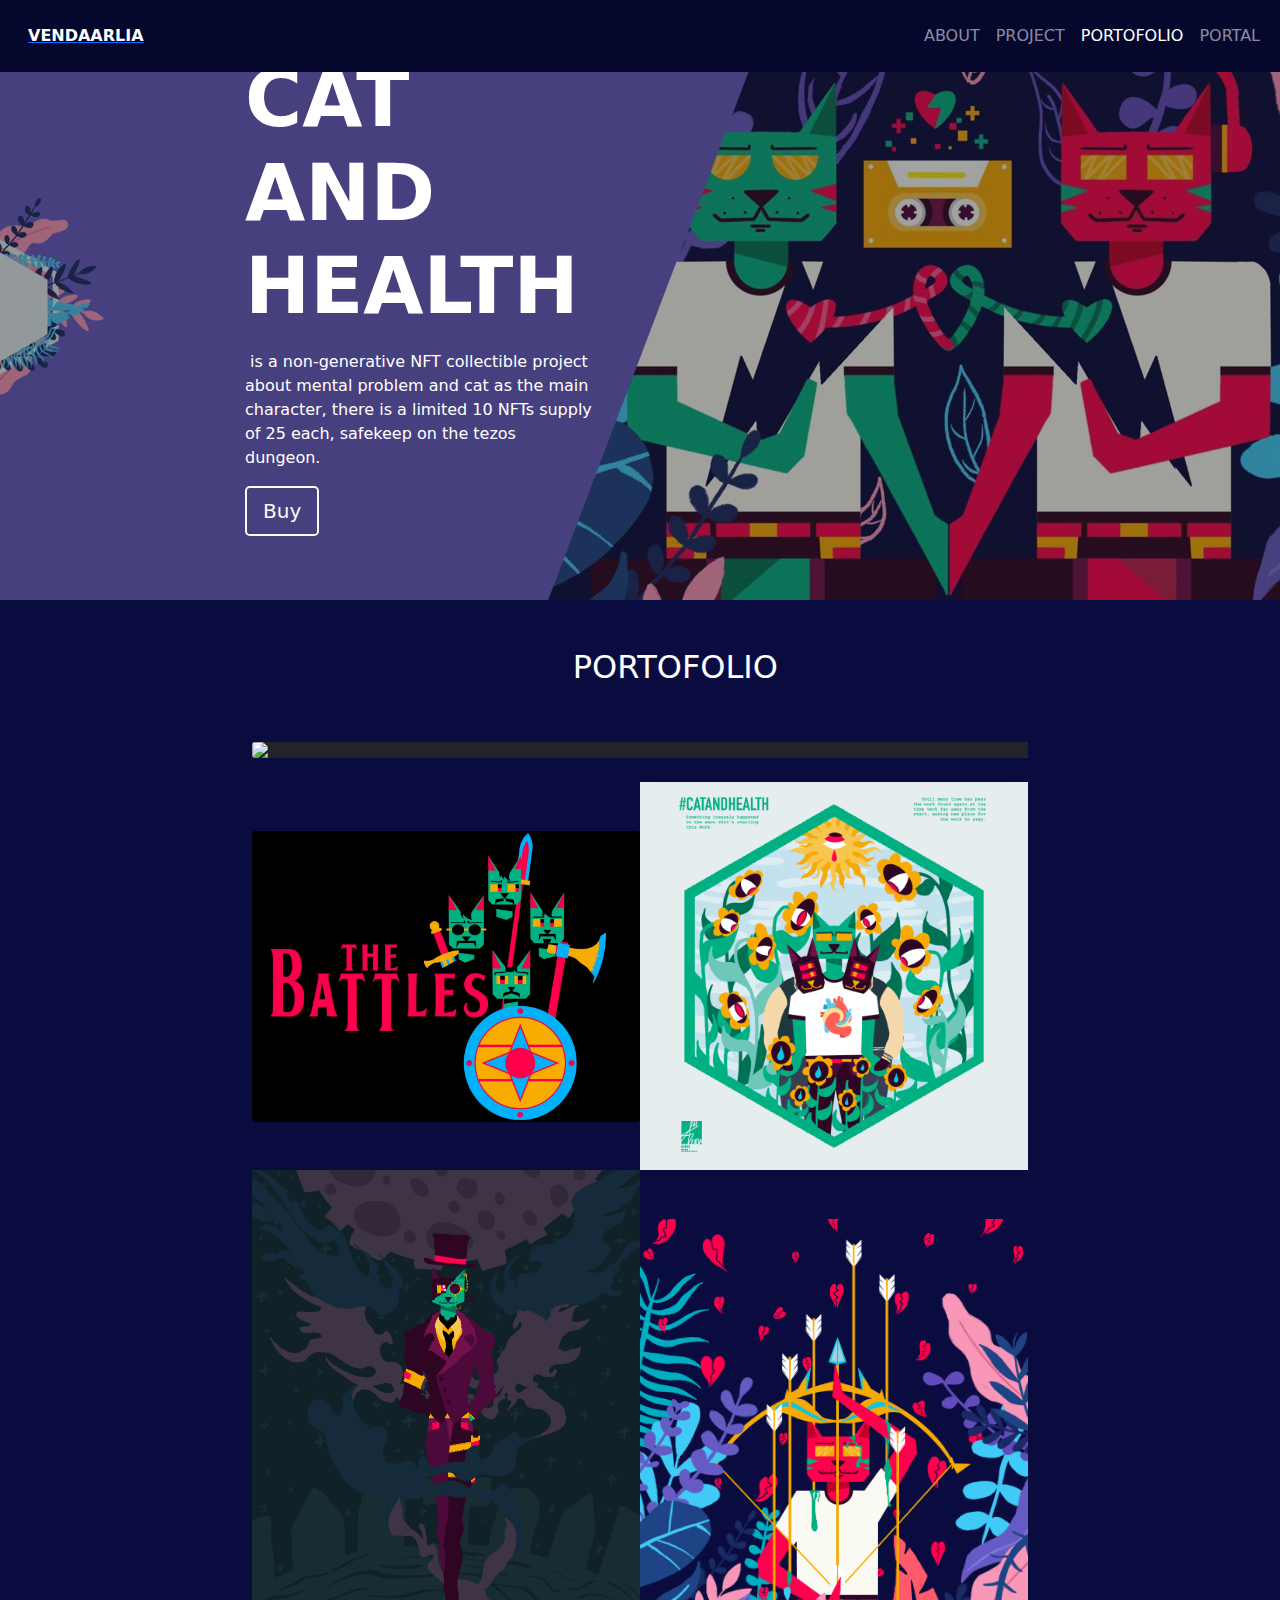
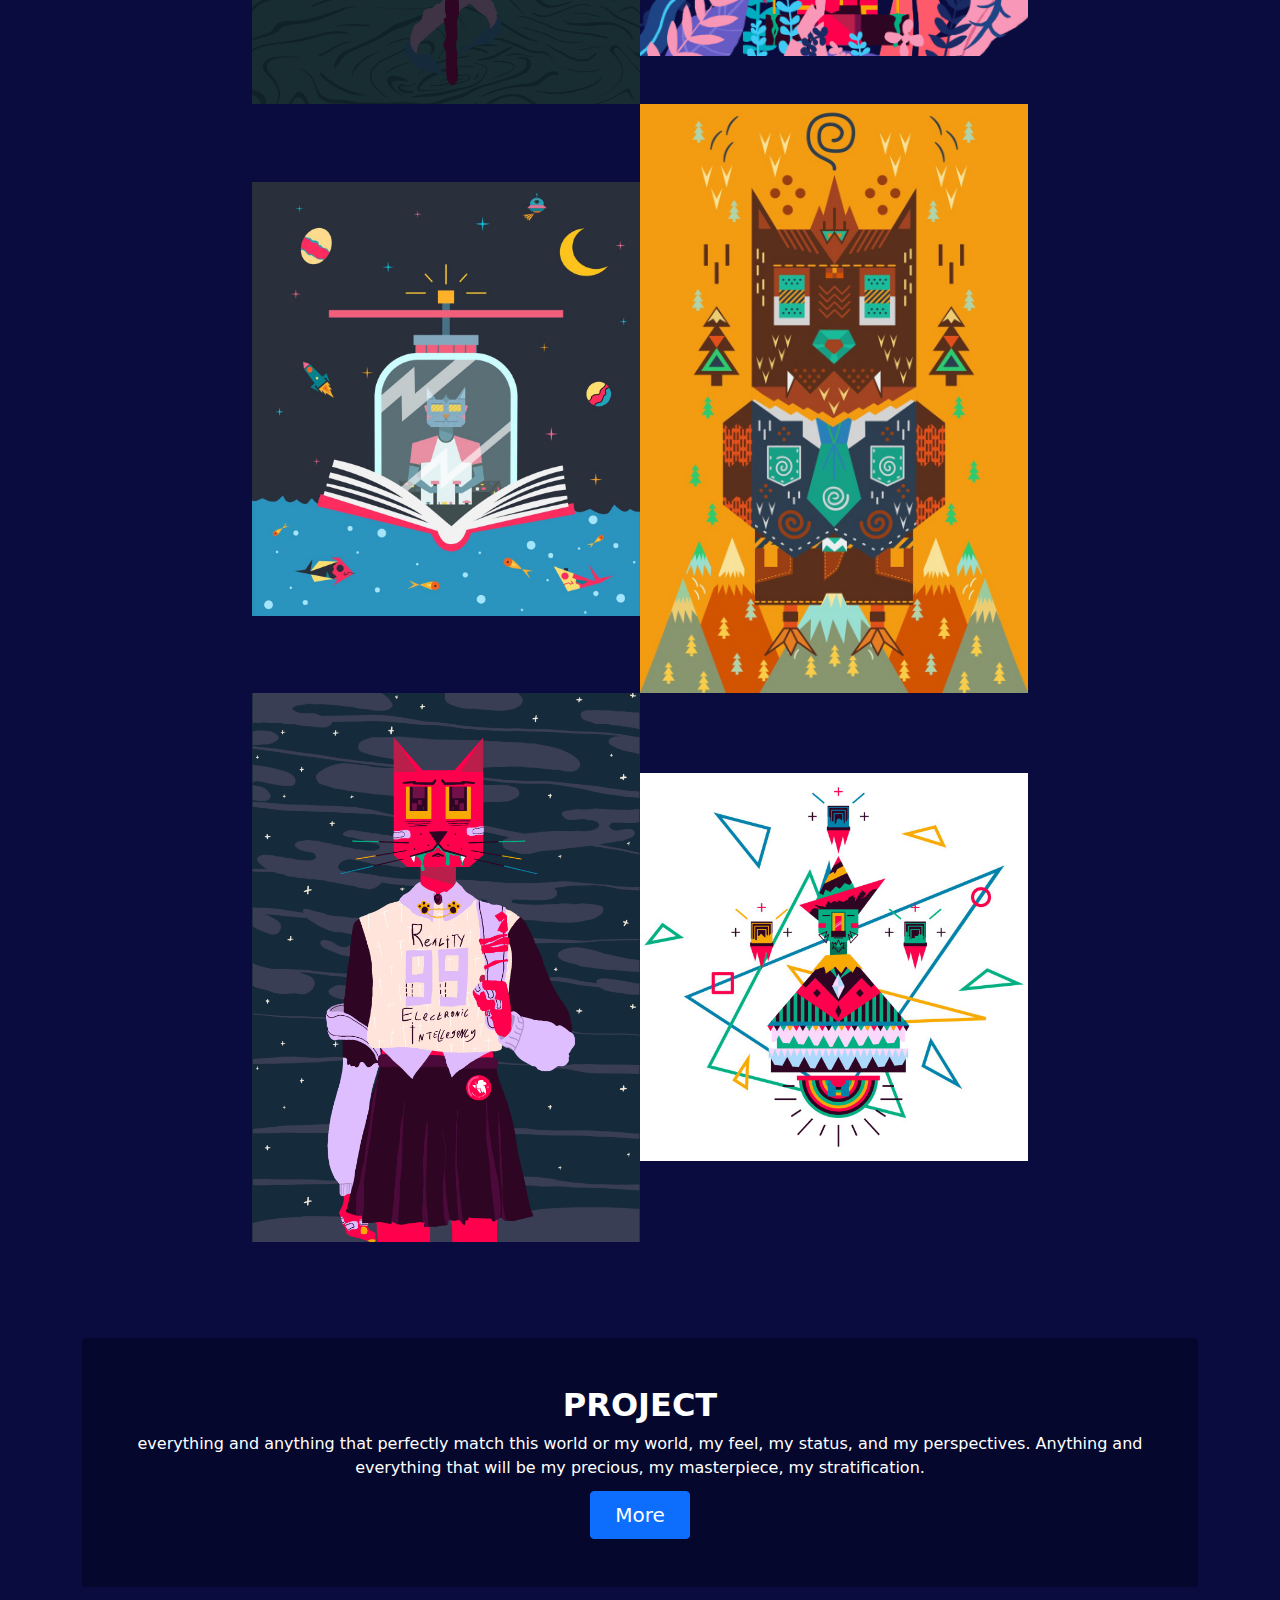
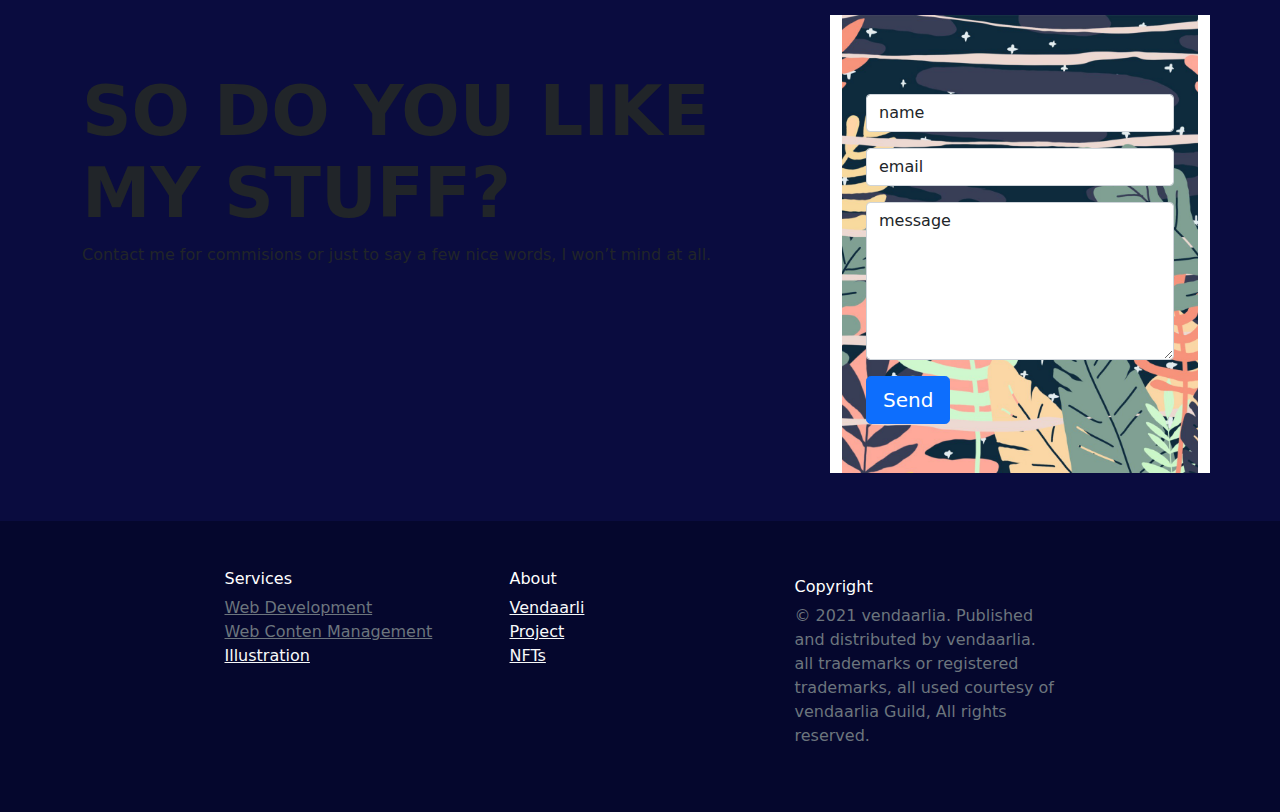
==== commit 60b55fcd: "nav update" ====
--- a/index.html
+++ b/index.html
@@ -14,17 +14,17 @@
     <link rel="stylesheet" href="assets/css/styles.css">
 </head>
 
-<body>
+<body style="background: #0a0c3f;">
     <!-- Start: NAV -->
     <section>
         <!-- Start: Navbar Right Links (Dark) -->
-        <nav class="navbar navbar-dark navbar-expand-md fixed-top py-3" data-aos="slide-up" style="background: #05072d;color: var(--bs-dark);">
+        <nav class="navbar navbar-dark navbar-expand-md fixed-top py-3" data-aos="slide-up" style="background: #05072d;">
             <div class="container-fluid"><a class="navbar-brand d-flex align-items-center" href="#"><span style="font-size: 25px;"><a href="index.html"><strong><span style="color: rgb(255, 255, 255);">VENDAARLIA</span></strong></a></span></a><button data-bs-toggle="collapse" class="navbar-toggler" data-bs-target="#navcol-1"><span class="visually-hidden">Toggle navigation</span><span class="navbar-toggler-icon"></span></button>
-                <div class="collapse navbar-collapse" id="navcol-1" style="color: var(--bs-dark);">
+                <div class="collapse navbar-collapse" id="navcol-1">
                     <ul class="navbar-nav ms-auto">
                         <li class="nav-item"><a class="nav-link" href="about.html">ABOUT</a></li>
                         <li class="nav-item"><a class="nav-link" href="project.html">PROJECT</a></li>
-                        <li class="nav-item"><a class="nav-link" href="portofolio.html">PORTOFOLIO</a></li>
+                        <li class="nav-item"><a class="nav-link active" href="portofolio.html">PORTOFOLIO</a></li>
                         <li class="nav-item"><a class="nav-link" href="portal.html">PORTAL</a></li>
                     </ul>
                 </div>
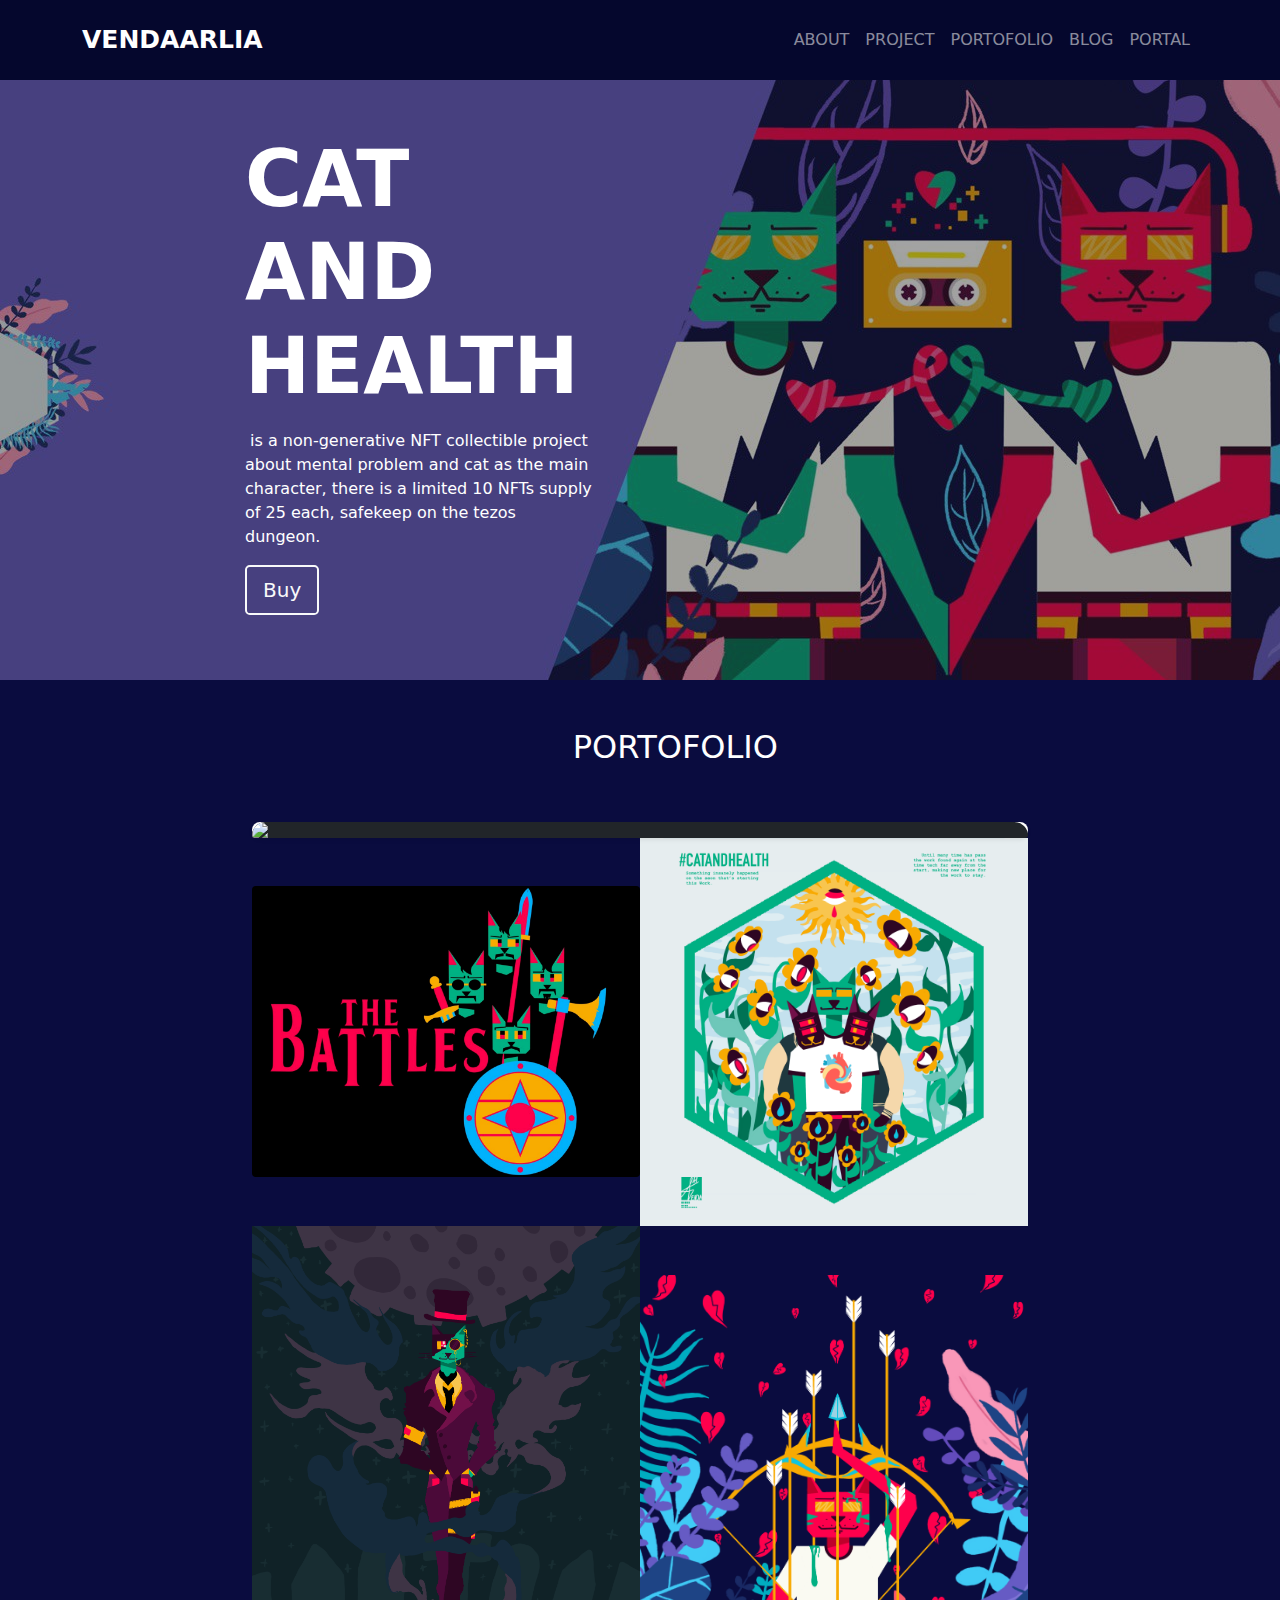
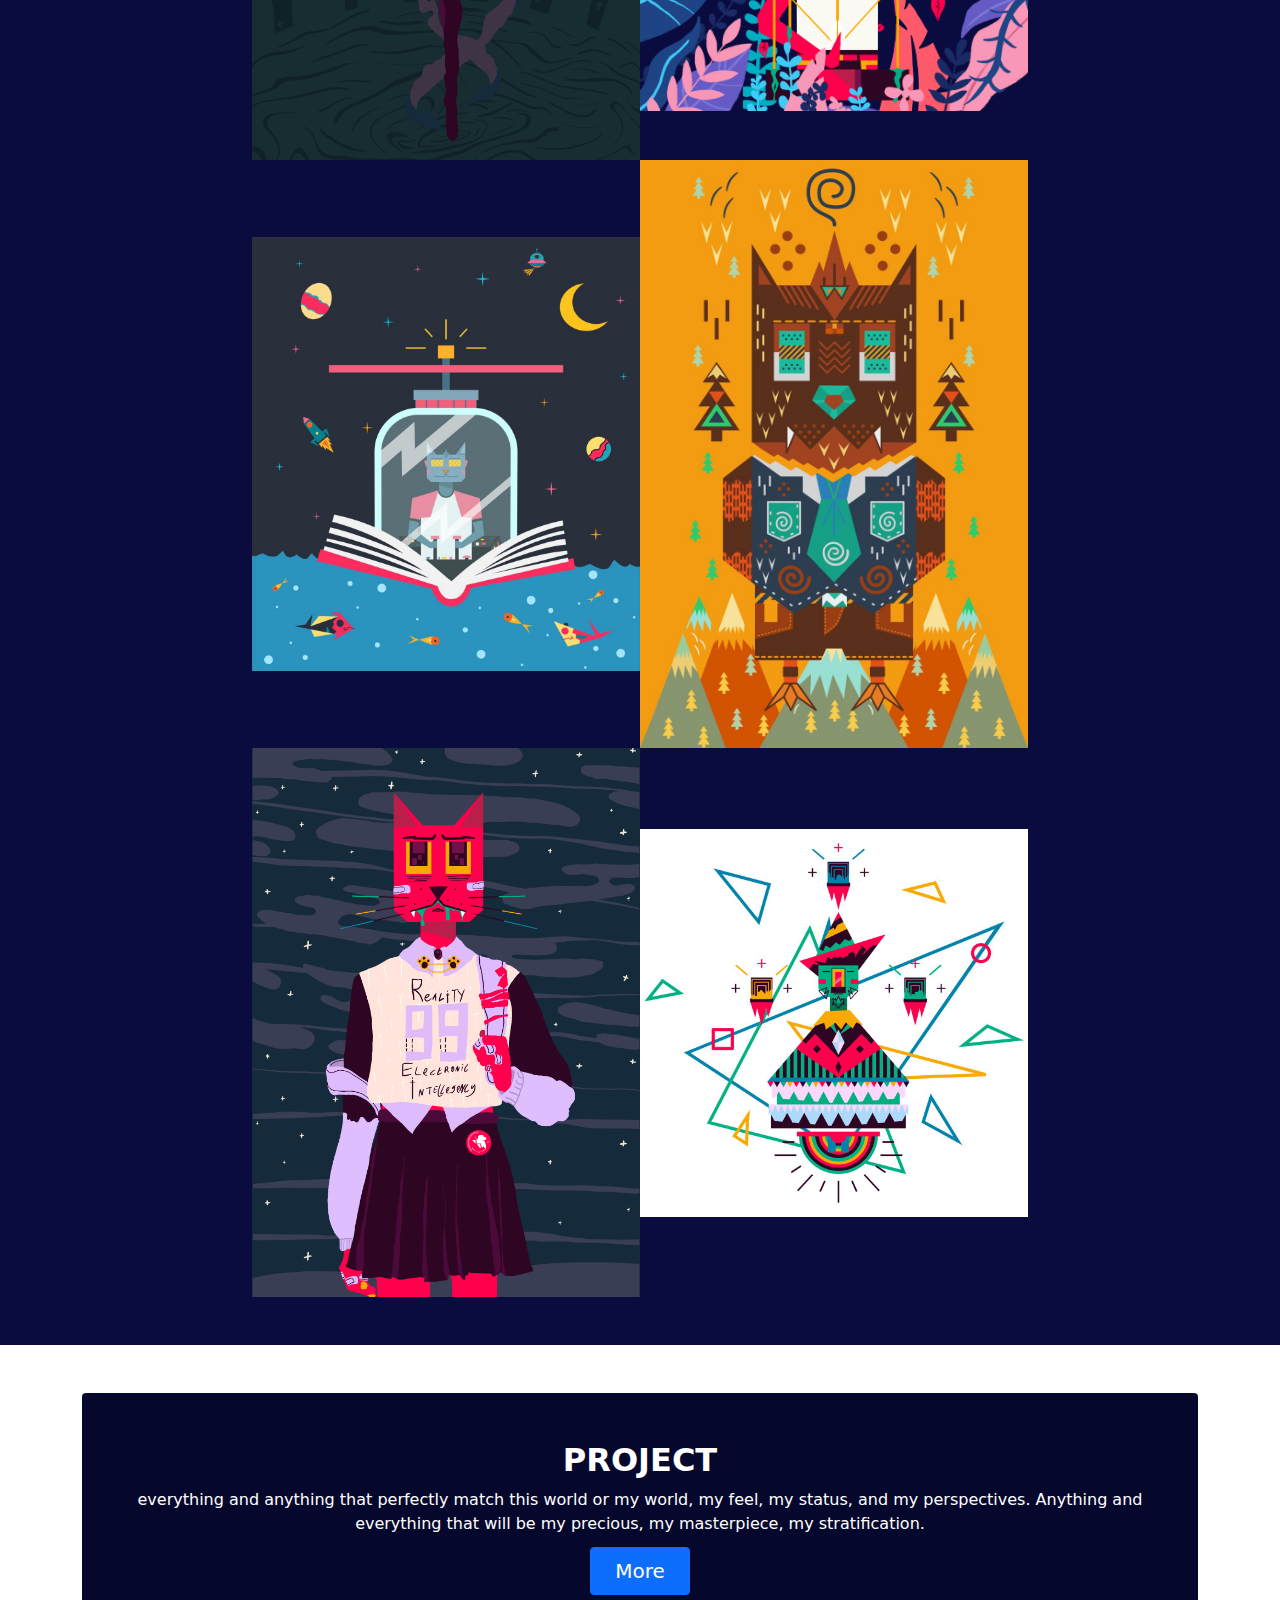
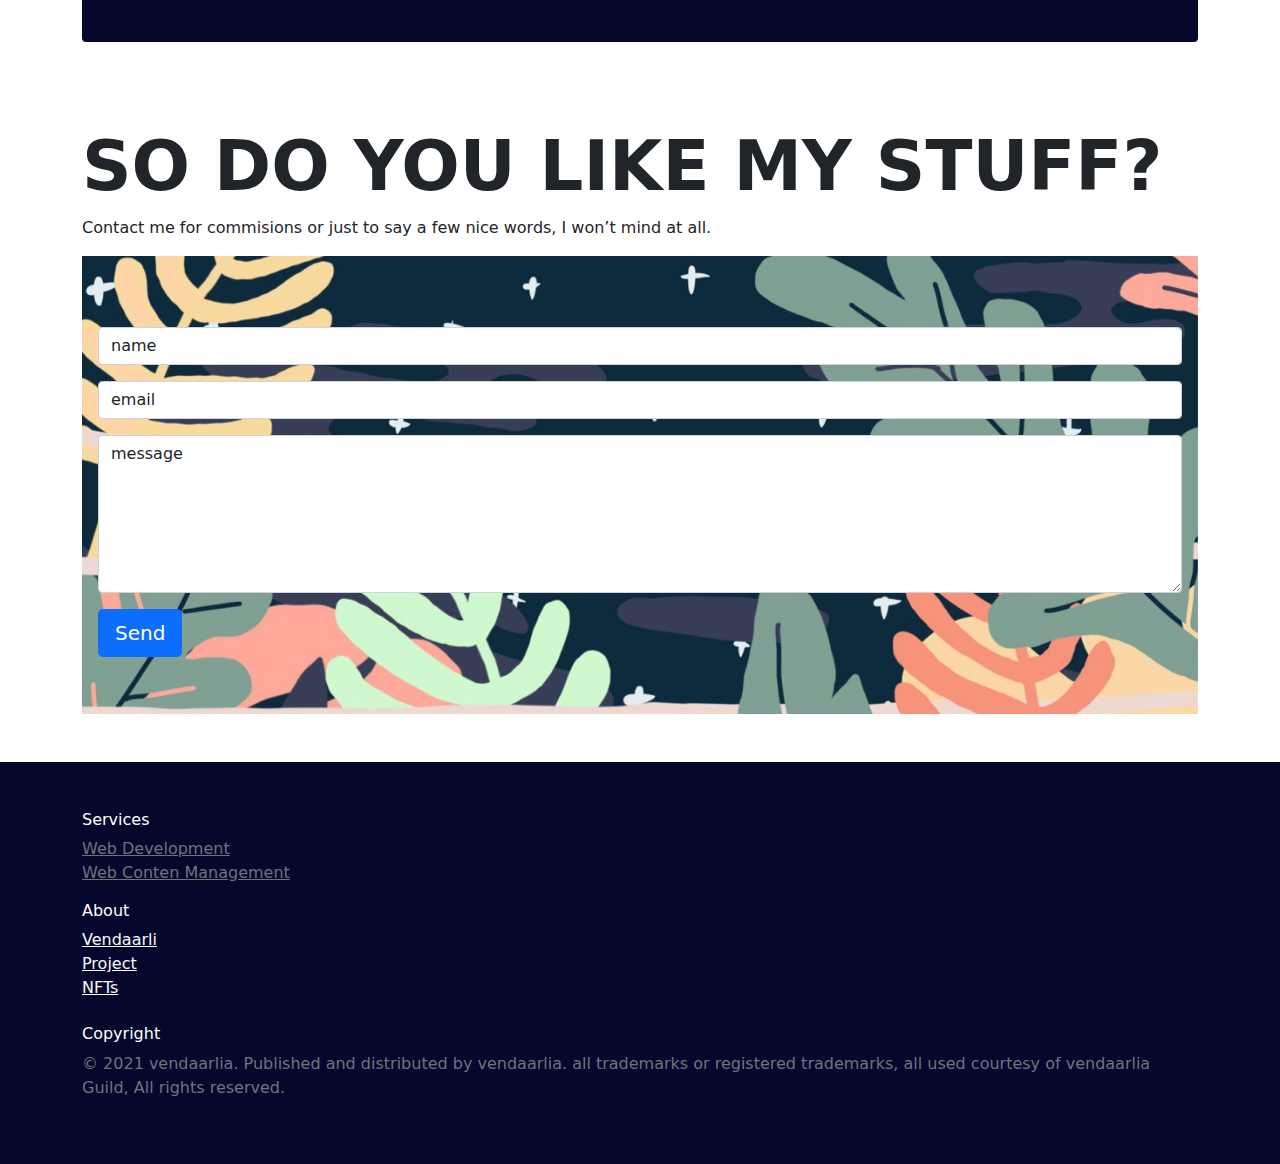
==== commit c243fd78: "121" ====
--- a/index.html
+++ b/index.html
@@ -10,27 +10,29 @@
     <link rel="stylesheet" href="https://cdnjs.cloudflare.com/ajax/libs/animate.css/3.5.2/animate.min.css">
     <link rel="stylesheet" href="https://cdnjs.cloudflare.com/ajax/libs/aos/2.3.4/aos.css">
     <link rel="stylesheet" href="https://cdnjs.cloudflare.com/ajax/libs/baguettebox.js/1.11.1/baguetteBox.min.css">
+    <link rel="stylesheet" href="assets/css/Masonry-gallery-cards-responsive.css">
     <link rel="stylesheet" href="assets/css/Navbar-Right-Links-Dark.css">
+    <link rel="stylesheet" href="assets/css/Responsive-Image-Grid.css">
     <link rel="stylesheet" href="assets/css/styles.css">
 </head>
 
-<body style="background: #0a0c3f;">
-    <!-- Start: NAV -->
-    <section>
-        <!-- Start: Navbar Right Links (Dark) -->
-        <nav class="navbar navbar-dark navbar-expand-md fixed-top py-3" data-aos="slide-up" style="background: #05072d;">
-            <div class="container-fluid"><a class="navbar-brand d-flex align-items-center" href="#"><span style="font-size: 25px;"><a href="index.html"><strong><span style="color: rgb(255, 255, 255);">VENDAARLIA</span></strong></a></span></a><button data-bs-toggle="collapse" class="navbar-toggler" data-bs-target="#navcol-1"><span class="visually-hidden">Toggle navigation</span><span class="navbar-toggler-icon"></span></button>
-                <div class="collapse navbar-collapse" id="navcol-1">
-                    <ul class="navbar-nav ms-auto">
-                        <li class="nav-item"><a class="nav-link" href="about.html">ABOUT</a></li>
-                        <li class="nav-item"><a class="nav-link" href="project.html">PROJECT</a></li>
-                        <li class="nav-item"><a class="nav-link active" href="portofolio.html">PORTOFOLIO</a></li>
-                        <li class="nav-item"><a class="nav-link" href="portal.html">PORTAL</a></li>
-                    </ul>
-                </div>
+<body>
+    <!-- Start: Navbar Right Links -->
+    <nav class="navbar navbar-light navbar-expand-md py-3" style="background: #05072d;color: rgb(255,255,255);">
+        <div class="container"><a class="navbar-brand d-flex align-items-center" href="index.html"><span style="font-size: 25px;font-weight: bold;color: var(--bs-white);">VENDAARLIA</span></a><button data-bs-toggle="collapse" class="navbar-toggler" data-bs-target="#navcol-2"><span class="visually-hidden">Toggle navigation</span><span class="navbar-toggler-icon"></span></button>
+            <div class="collapse navbar-collapse" id="navcol-2">
+                <ul class="navbar-nav ms-auto">
+                    <li class="nav-item"><a class="nav-link" href="about.html" style="color: rgba(255,255,255,0.55);">ABOUT</a></li>
+                    <li class="nav-item"></li>
+                    <li class="nav-item"><a class="nav-link" href="project.html" style="color: rgba(255,255,255,0.55);">PROJECT</a></li>
+                    <li class="nav-item"><a class="nav-link" href="portofolio.html" style="color: rgba(255,255,255,0.55);">PORTOFOLIO</a></li>
+                    <li class="nav-item"><a class="nav-link" href="https://medium.com/@vendaarlia999" style="color: rgba(255,255,255,0.55);" target="_blank">BLOG</a></li>
+                    <li class="nav-item"><a class="nav-link" href="portal.html" style="color: rgba(255,255,255,0.55);">PORTAL</a></li>
+                    <li class="nav-item"></li>
+                </ul>
             </div>
-        </nav><!-- End: Navbar Right Links (Dark) -->
-    </section><!-- End: NAV -->
+        </div>
+    </nav><!-- End: Navbar Right Links -->
     <!-- Start: Hero Parallax -->
     <section>
         <!-- Start: Parallax Background -->
@@ -116,7 +118,7 @@
                         <ul class="list-unstyled">
                             <li><a class="link-secondary" href="#">Web&nbsp;Development<br></a></li>
                             <li><a class="link-secondary" href="#">Web Conten Management</a></li>
-                            <li><a class="link-light" href="portofolio.html">Illustration</a></li>
+                            <li></li>
                         </ul>
                     </div><!-- End: Services -->
                     <!-- Start: About -->
--- a/assets/css/Masonry-gallery-cards-responsive.css
+++ b/assets/css/Masonry-gallery-cards-responsive.css
@@ -0,0 +1,113 @@
+*, *::before, *::after {
+  box-sizing: border-box;
+}
+
+h1, .h1, h2, .h2, h3, .h3, h4, .h4, h5, .h5, h6, .h6 {
+  margin-top: 0;
+  margin-bottom: 0.5rem;
+  font-weight: 500;
+  line-height: 1.2;
+}
+
+h5, .h5 {
+  font-size: 1.25rem;
+}
+
+p {
+  margin-top: 0;
+  margin-bottom: 1rem;
+}
+
+a {
+  color: #0c37e3;
+  text-decoration: underline;
+}
+
+a:hover {
+  color: #08259a;
+}
+
+img, svg {
+  vertical-align: middle;
+}
+
+.row {
+  --bs-gutter-x: 1.5rem;
+  --bs-gutter-y: 0;
+  display: flex;
+  flex: 1 0 100%;
+  flex-wrap: wrap;
+  margin-top: calc(var(--bs-gutter-y) * -1);
+  margin-right: calc(var(--bs-gutter-x) / -2);
+  margin-left: calc(var(--bs-gutter-x) / -2);
+}
+
+.row > * {
+  flex-shrink: 0;
+  width: 100%;
+  max-width: 100%;
+  padding-right: calc(var(--bs-gutter-x) / 2);
+  padding-left: calc(var(--bs-gutter-x) / 2);
+  margin-top: var(--bs-gutter-y);
+}
+
+@media (min-width: 576px) {
+  .col-sm-6 {
+    flex: 0 0 auto;
+    width: 50%;
+  }
+}
+
+@media (min-width: 992px) {
+  .col-lg-4 {
+    flex: 0 0 auto;
+    width: 33.3333333333%;
+  }
+}
+
+.card {
+  position: relative;
+  display: flex;
+  flex-direction: column;
+  min-width: 0;
+  word-wrap: break-word;
+  background-color: #fff;
+  background-clip: border-box;
+  box-shadow: 0 0.125rem 0.25rem rgba(0, 0, 0, 0.075);
+  border-radius: 1.125rem;
+}
+
+.card-body {
+  flex: 1 1 auto;
+  padding: 1rem 1rem;
+}
+
+.card-title {
+  margin-bottom: 0.5rem;
+}
+
+.card-img, .card-img-top, .card-img-bottom {
+  width: 100%;
+}
+
+.card-img, .card-img-top {
+  border-top-left-radius: calc(1.125rem - 1px);
+  border-top-right-radius: calc(1.125rem - 1px);
+}
+
+.mb-4 {
+  margin-bottom: 1.5rem !important;
+}
+
+.p-3 {
+  padding: 1rem !important;
+}
+
+.text-muted {
+  color: #6c757d !important;
+}
+
+.card:hover {
+  filter: opacity(0.5);
+}
+
--- a/assets/css/Responsive-Image-Grid.css
+++ b/assets/css/Responsive-Image-Grid.css
@@ -0,0 +1,64 @@
+* {
+  box-sizing: border-box;
+}
+
+.rig-row {
+  display: flex;
+  -ms-flex-wrap: wrap;
+  flex-wrap: wrap;
+  padding: 0 4px;
+}
+
+.rig-column {
+  -ms-flex: 25%;
+  flex: 25%;
+  max-width: 25%;
+  padding: 0 4px;
+}
+
+.rig-column img {
+  margin-top: 8px;
+  vertical-align: middle;
+  width: 100%;
+}
+
+@media (max-width: 768px) {
+  .rig-column {
+    -ms-flex: 50%;
+    flex: 50%;
+    max-width: 50%;
+  }
+}
+
+@media (max-width: 576px) {
+  .rig-column {
+    -ms-flex: 100%;
+    flex: 100%;
+    max-width: 100%;
+  }
+}
+
+@media (min-width: 768px) {
+  .rig-h2 {
+    font-size: 60px;
+  }
+}
+
+@media (max-width: 767px) {
+  .rig-h2 {
+    font-size: 35px;
+  }
+}
+
+@media (min-width: 768px) {
+  .rig-p {
+    font-size: 22px;
+  }
+}
+
+@media (max-width: 767px) {
+  .rig-p {
+    font-size: 16px;
+  }
+}
+
